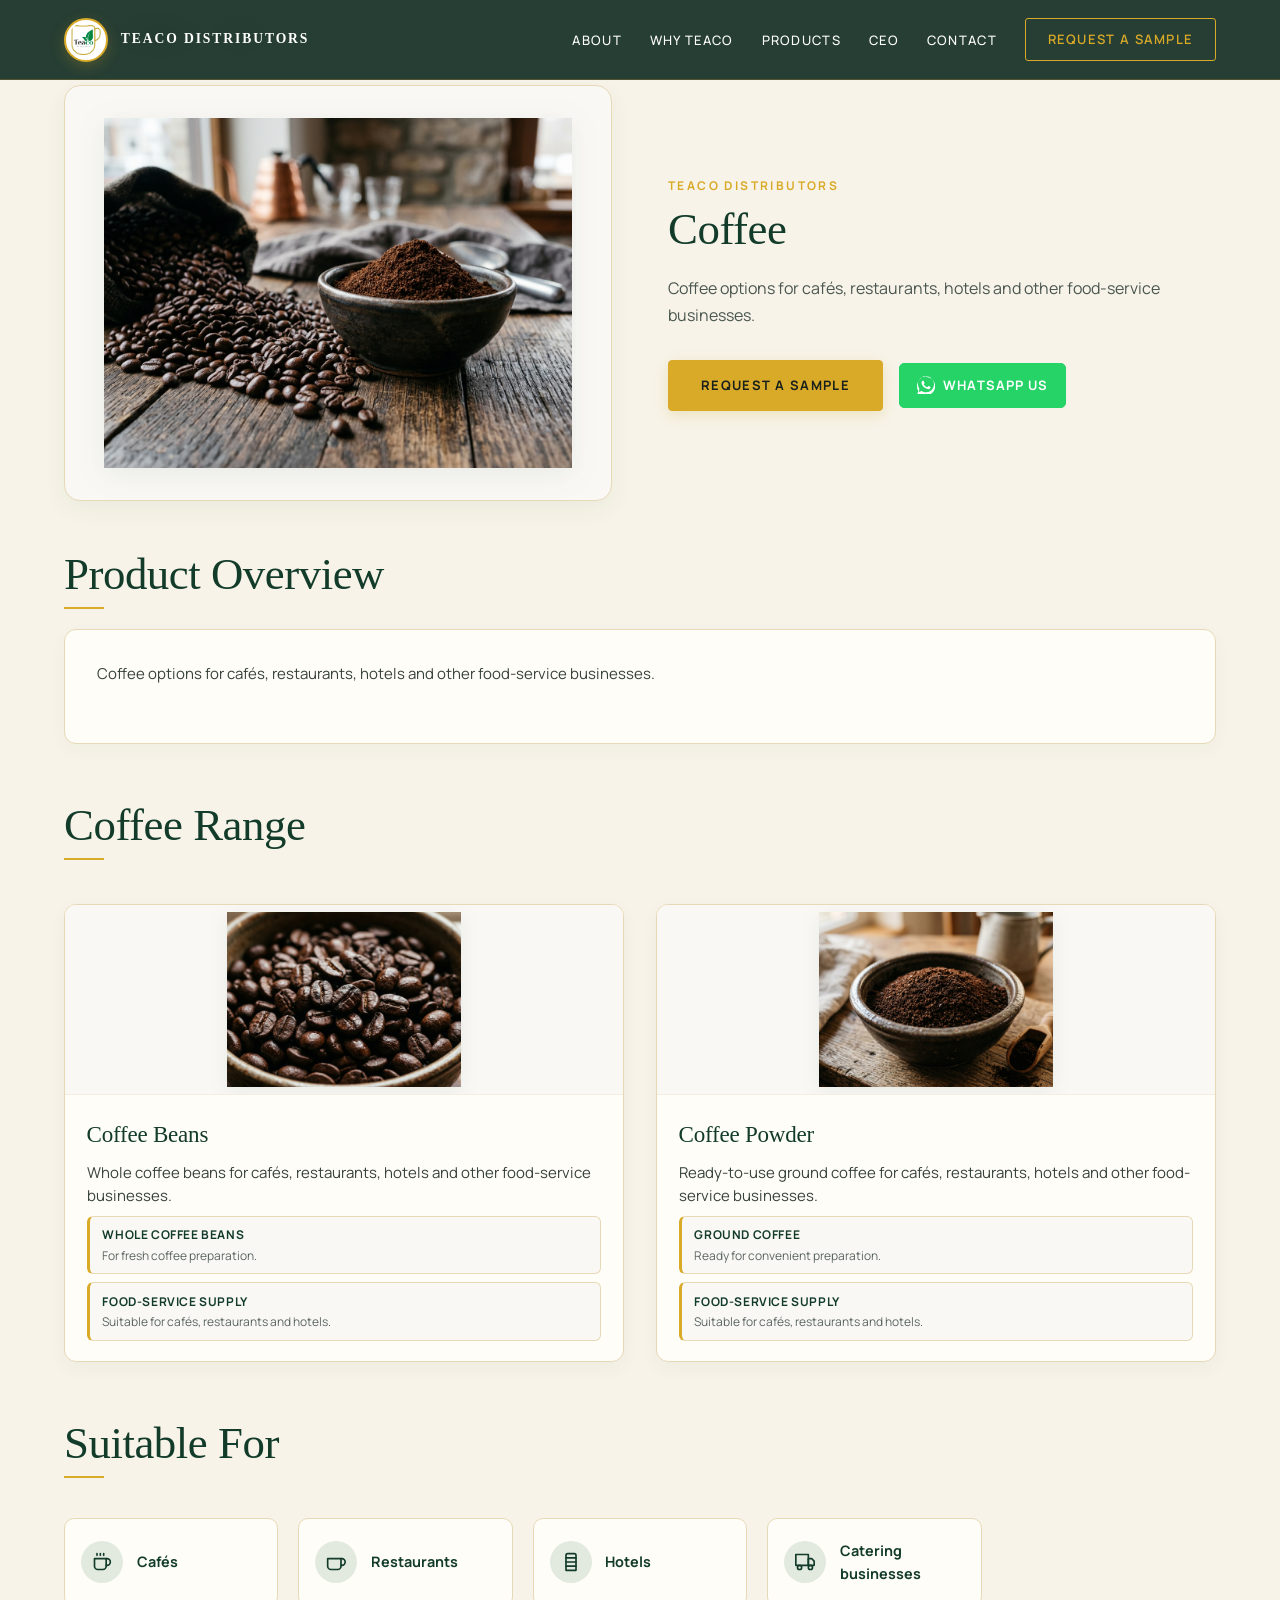
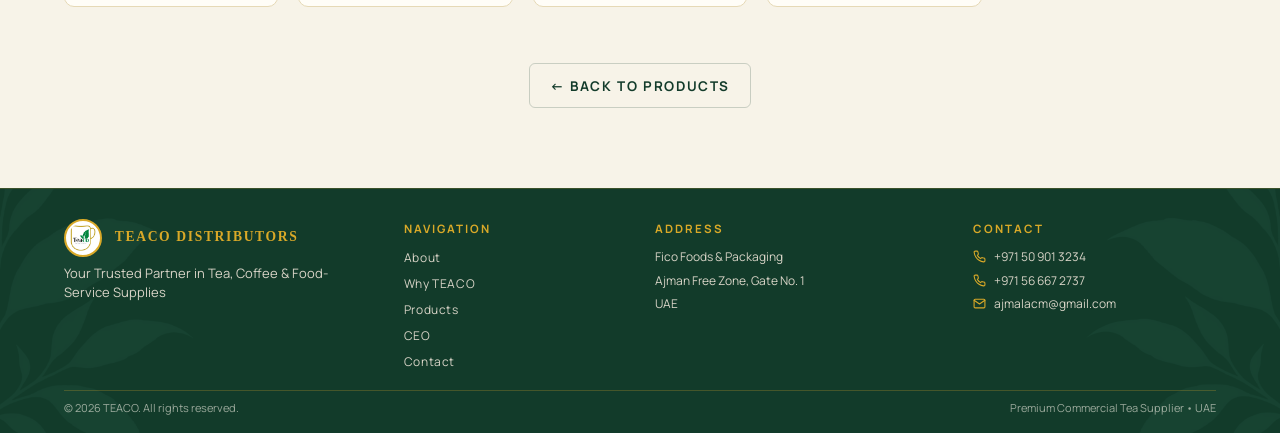
==== products/coffee/index.html @ 65053818 "feat: add product pages, assets, styles, and scripts for website implementation" ====
<!DOCTYPE html>
<html lang="en">

<head>
  <meta charset="UTF-8">
  <meta name="viewport" content="width=device-width, initial-scale=1.0">

  <!-- SEO Primary Meta Tags -->
  <title>Coffee Supplier in UAE | Coffee Beans & Powder | Teaco Distributors</title>
  <meta name="title" content="Coffee Supplier in UAE | Coffee Beans & Powder | Teaco Distributors">
  <meta name="description"
    content="Coffee options including coffee beans and coffee powder for cafés, restaurants, hotels and food-service businesses in the UAE.">
  <meta name="robots" content="index, follow">
  <link rel="canonical" href="https://www.teaco.ae/products/coffee">

  <!-- Favicon -->
  <link rel="icon" type="image/png" href="../../Assets/Logo/teaco - Logo.png">

  <!-- Custom Stylesheet -->
  <link rel="stylesheet" href="../../css/style.css">
</head>

<body>

  <!-- ==========================================
       HEADER & NAVIGATION
       ========================================== -->
  <header class="site-header" id="site-header">
    <div class="container nav-container">
      <a href="../../index.html#home" class="brand-logo" aria-label="TEACO DISTRIBUTORS Home">
        <img src="../../Assets/Logo/teaco - Logo.png" alt="TEACO DISTRIBUTORS Logo">
        <span class="brand-logo-text">TEACO DISTRIBUTORS</span>
      </a>

      <nav aria-label="Main Site Navigation">
        <ul class="nav-links">
          <li><a href="../../index.html#about">About</a></li>
          <li><a href="../../index.html#why-teaco">Why TEACO</a></li>
          <li><a href="../../index.html#products">Products</a></li>
          <li><a href="../../index.html#ceo">CEO</a></li>
          <li><a href="../../index.html#contact">Contact</a></li>
          <li><a href="../../index.html#contact" class="btn btn-nav-cta">Request A Sample</a></li>
        </ul>
      </nav>

      <button class="mobile-nav-toggle" aria-label="Toggle navigation menu" aria-expanded="false">
        <span></span>
        <span></span>
        <span></span>
      </button>
    </div>
  </header>

  <main class="product-detail-view">
    <div class="container">
      <!-- Breadcrumbs -->
      <nav class="breadcrumbs-nav" aria-label="Breadcrumb">
        <a href="../../index.html" class="breadcrumb-link">Home</a>
        <span class="breadcrumb-sep">→</span>
        <a href="../../index.html#products" class="breadcrumb-link">Products</a>
        <span class="breadcrumb-sep">→</span>
        <span class="breadcrumb-current">Coffee</span>
      </nav>

      <!-- Product Hero Section -->
      <section class="product-detail-hero">
        <div class="product-detail-hero-grid">
          <div class="product-detail-hero-media">
            <div class="product-detail-hero-img-box">
              <img src="../../Assets/Products/coffee.jpg" alt="Coffee Beans and Coffee Powder" class="product-detail-hero-img">
            </div>
          </div>
          <div class="product-detail-hero-info">
            <span class="product-detail-label">TEACO DISTRIBUTORS</span>
            <h1 class="product-detail-title">Coffee</h1>
            <p class="product-detail-hero-desc">
              Coffee options for cafés, restaurants, hotels and other food-service businesses.
            </p>
            <div class="product-detail-hero-actions">
              <a href="../../index.html#contact" class="btn btn-gold">Request A Sample</a>
              <a href="https://wa.me/971509013234" target="_blank" rel="noopener noreferrer" class="btn btn-whatsapp">
                <svg width="18" height="18" viewBox="0 0 24 24" fill="currentColor" aria-hidden="true"><path d="M17.472 14.382c-.297-.149-1.758-.867-2.03-.967-.273-.099-.471-.148-.67.15-.197.297-.767.966-.94 1.164-.173.199-.347.223-.644.075-.297-.15-1.255-.463-2.39-1.475-.883-.788-1.48-1.761-1.653-2.059-.173-.297-.018-.458.13-.606.134-.133.298-.347.446-.52.149-.174.198-.298.298-.497.099-.198.05-.371-.025-.52-.075-.149-.669-1.612-.916-2.207-.242-.579-.487-.501-.669-.51l-.57-.01c-.198 0-.52.074-.792.372s-1.04 1.016-1.04 2.479 1.065 2.876 1.213 3.074c.149.198 2.095 3.2 5.076 4.487.709.306 1.263.489 1.694.626.712.226 1.36.194 1.872.118.571-.085 1.758-.719 2.006-1.413.248-.694.248-1.289.173-1.413-.074-.124-.272-.198-.57-.347m-5.421 7.461c-1.928 0-3.816-.516-5.474-1.493l-.393-.231-4.072 1.068 1.087-3.969-.257-.409c-1.074-1.707-1.64-3.684-1.64-5.706 0-5.897 4.798-10.695 10.697-10.695 2.856 0 5.541 1.112 7.558 3.131 2.018 2.018 3.129 4.704 3.129 7.561 0 5.899-4.798 10.696-10.693 10.696m0-23.479C5.47 1.636 0 7.107 0 13.834c0 2.148.56 4.245 1.622 6.09L0 26l6.236-1.635c1.782.97 3.791 1.48 5.811 1.48 6.727 0 12.197-5.47 12.197-12.196 0-3.258-1.269-6.321-3.573-8.625C18.368 2.719 15.305 1.45 12.051 1.45"/></svg>
                <span>WhatsApp Us</span>
              </a>
            </div>
          </div>
        </div>
      </section>

      <!-- Product Overview Section -->
      <section class="product-overview-section">
        <h2 class="pdetail-section-title">Product Overview</h2>
        <div class="product-overview-box">
          <p class="product-overview-text">Coffee options for cafés, restaurants, hotels and other food-service businesses.</p>
        </div>
      </section>

      <!-- Sub-Products Section (Coffee Range) -->
      <section class="sub-products-section">
        <h2 class="pdetail-section-title">Coffee Range</h2>
        <div class="sub-products-grid">
          <!-- Sub-Product 1: COFFEE BEANS -->
          <article class="sub-product-card">
            <div class="sub-product-img-box">
              <img src="../../Assets/Products/coffee-beans.jpg" alt="Coffee Beans" class="sub-product-img">
            </div>
            <div class="sub-product-content">
              <h3 class="sub-product-title">Coffee Beans</h3>
              <p class="sub-product-desc">
                Whole coffee beans for cafés, restaurants, hotels and other food-service businesses.
              </p>

              <div class="sub-product-highlights">
                <div class="sub-highlight-card">
                  <h4 class="sub-highlight-title">Whole Coffee Beans</h4>
                  <p class="sub-highlight-desc">For fresh coffee preparation.</p>
                </div>
                <div class="sub-highlight-card">
                  <h4 class="sub-highlight-title">Food-Service Supply</h4>
                  <p class="sub-highlight-desc">Suitable for cafés, restaurants and hotels.</p>
                </div>
              </div>
            </div>
          </article>

          <!-- Sub-Product 2: COFFEE POWDER -->
          <article class="sub-product-card">
            <div class="sub-product-img-box">
              <img src="../../Assets/Products/coffee-powder.jpg" alt="Coffee Powder" class="sub-product-img">
            </div>
            <div class="sub-product-content">
              <h3 class="sub-product-title">Coffee Powder</h3>
              <p class="sub-product-desc">
                Ready-to-use ground coffee for cafés, restaurants, hotels and other food-service businesses.
              </p>

              <div class="sub-product-highlights">
                <div class="sub-highlight-card">
                  <h4 class="sub-highlight-title">Ground Coffee</h4>
                  <p class="sub-highlight-desc">Ready for convenient preparation.</p>
                </div>
                <div class="sub-highlight-card">
                  <h4 class="sub-highlight-title">Food-Service Supply</h4>
                  <p class="sub-highlight-desc">Suitable for cafés, restaurants and hotels.</p>
                </div>
              </div>
            </div>
          </article>
        </div>
      </section>

      <!-- Suitable For Section -->
      <section class="suitable-for-section">
        <h2 class="pdetail-section-title">Suitable For</h2>
        <div class="suitable-for-grid">
          <div class="suitable-card">
            <div class="suitable-icon-circle">
              <svg width="20" height="20" viewBox="0 0 24 24" fill="none" stroke="currentColor" stroke-width="2" stroke-linecap="round" stroke-linejoin="round"><path d="M17 8h1a4 4 0 0 1 0 8h-1"/><path d="M3 8h14v9a4 4 0 0 1-4 4H7a4 4 0 0 1-4-4V8z"/><line x1="6" y1="2" x2="6" y2="4"/><line x1="10" y1="2" x2="10" y2="4"/><line x1="14" y1="2" x2="14" y2="4"/></svg>
            </div>
            <span class="suitable-title">Cafés</span>
          </div>

          <div class="suitable-card">
            <div class="suitable-icon-circle">
              <svg width="20" height="20" viewBox="0 0 24 24" fill="none" stroke="currentColor" stroke-width="2" stroke-linecap="round" stroke-linejoin="round"><path d="M18 8h1a4 4 0 0 1 0 8h-1"/><path d="M2 8h16v9a4 4 0 0 1-4 4H6a4 4 0 0 1-4-4V8z"/></svg>
            </div>
            <span class="suitable-title">Restaurants</span>
          </div>

          <div class="suitable-card">
            <div class="suitable-icon-circle">
              <svg width="20" height="20" viewBox="0 0 24 24" fill="none" stroke="currentColor" stroke-width="2" stroke-linecap="round" stroke-linejoin="round"><path d="M6 22V4a2 2 0 0 1 2-2h8a2 2 0 0 1 2 2v18Z"/><path d="M6 12h12"/><path d="M6 7h12"/><path d="M6 17h12"/></svg>
            </div>
            <span class="suitable-title">Hotels</span>
          </div>

          <div class="suitable-card">
            <div class="suitable-icon-circle">
              <svg width="20" height="20" viewBox="0 0 24 24" fill="none" stroke="currentColor" stroke-width="2" stroke-linecap="round" stroke-linejoin="round"><rect x="1" y="3" width="15" height="13"/><polygon points="16 8 20 8 23 11 23 16 16 16 16 8"/><circle cx="5.5" cy="18.5" r="2.5"/><circle cx="18.5" cy="18.5" r="2.5"/></svg>
            </div>
            <span class="suitable-title">Catering businesses</span>
          </div>
        </div>
      </section>

      <!-- Back Button -->
      <div class="back-to-products-wrapper">
        <a href="../../index.html#products" class="btn-back-products">← Back To Products</a>
      </div>
    </div>
  </main>

  <!-- ==========================================
       FOOTER
       ========================================== -->
  <footer class="site-footer">
    <img src="../../Assets/images/tea-leaf-bg-left.png" alt="" class="footer-bg-leaf-left" aria-hidden="true" width="380" height="500">
    <img src="../../Assets/images/tea-leaf-bg-left.png" alt="" class="footer-bg-leaf-right" aria-hidden="true" width="380" height="500">

    <div class="container footer-max-container">
      <div class="footer-4col-grid">
        <div class="footer-col footer-col-brand">
          <a href="../../index.html#home" class="footer-logo">
            <img src="../../Assets/Logo/teaco - Logo.png" alt="TEACO DISTRIBUTORS Logo">
            <span class="brand-logo-text">TEACO DISTRIBUTORS</span>
          </a>
          <p class="footer-tagline">Your Trusted Partner in Tea, Coffee &amp; Food-Service Supplies</p>
        </div>

        <div class="footer-col">
          <h4 class="footer-col-title">Navigation</h4>
          <nav aria-label="Footer Navigation" class="footer-nav-links">
            <a href="../../index.html#about">About</a>
            <a href="../../index.html#why-teaco">Why TEACO</a>
            <a href="../../index.html#products">Products</a>
            <a href="../../index.html#ceo">CEO</a>
            <a href="../../index.html#contact">Contact</a>
          </nav>
        </div>

        <div class="footer-col">
          <h4 class="footer-col-title">Address</h4>
          <div class="footer-address-info">
            <p>Fico Foods & Packaging</p>
            <p>Ajman Free Zone, Gate No. 1</p>
            <p>UAE</p>
          </div>
        </div>

        <div class="footer-col">
          <h4 class="footer-col-title">Contact</h4>
          <div class="footer-contact-info">
            <p>
              <svg width="13" height="13" viewBox="0 0 24 24" fill="none" stroke="#D9A928" stroke-width="2" stroke-linecap="round" stroke-linejoin="round" aria-hidden="true"><path d="M22 16.92v3a2 2 0 0 1-2.18 2 19.79 19.79 0 0 1-8.63-3.07 19.5 19.5 0 0 1-6-6 19.79 19.79 0 0 1-3.07-8.67A2 2 0 0 1 4.11 2h3a2 2 0 0 1 2 1.72 12.84 12.84 0 0 0 .7 2.81 2 2 0 0 1-.45 2.11L8.09 9.91a16 16 0 0 0 6 6l1.27-1.27a2 2 0 0 1 2.11-.45 12.84 12.84 0 0 0 2.81.7A2 2 0 0 1 22 16.92z"></path></svg>
              <a href="https://wa.me/971509013234" target="_blank" rel="noopener noreferrer">+971 50 901 3234</a>
            </p>
            <p>
              <svg width="13" height="13" viewBox="0 0 24 24" fill="none" stroke="#D9A928" stroke-width="2" stroke-linecap="round" stroke-linejoin="round" aria-hidden="true"><path d="M22 16.92v3a2 2 0 0 1-2.18 2 19.79 19.79 0 0 1-8.63-3.07 19.5 19.5 0 0 1-6-6 19.79 19.79 0 0 1-3.07-8.67A2 2 0 0 1 4.11 2h3a2 2 0 0 1 2 1.72 12.84 12.84 0 0 0 .7 2.81 2 2 0 0 1-.45 2.11L8.09 9.91a16 16 0 0 0 6 6l1.27-1.27a2 2 0 0 1 2.11-.45 12.84 12.84 0 0 0 2.81.7A2 2 0 0 1 22 16.92z"></path></svg>
              <a href="https://wa.me/971566672737" target="_blank" rel="noopener noreferrer">+971 56 667 2737</a>
            </p>
            <p>
              <svg width="13" height="13" viewBox="0 0 24 24" fill="none" stroke="#D9A928" stroke-width="2" stroke-linecap="round" stroke-linejoin="round" aria-hidden="true"><path d="M4 4h16c1.1 0 2 .9 2 2v12c0 1.1-.9 2-2 2H4c-1.1 0-2-.9-2-2V6c0-1.1.9-2 2-2z"></path><polyline points="22,6 12,13 2,6"></polyline></svg>
              <a href="mailto:ajmalacm@gmail.com">ajmalacm@gmail.com</a>
            </p>
          </div>
        </div>
      </div>

      <div class="footer-divider-line"></div>

      <div class="footer-bottom-row">
        <span class="copyright-left">© 2026 TEACO. All rights reserved.</span>
        <span class="copyright-right">Premium Commercial Tea Supplier • UAE</span>
      </div>
    </div>
  </footer>

  <script src="../../js/products-data.js"></script>
  <script src="../../js/main.js"></script>
</body>

</html>
---- css/style.css ----
/* ==========================================================================
   TEACO Official Single-Page B2B Website Stylesheet
   New Visual Identity: Mustard Yellow + Tea Green + Deep Charcoal + Warm Ivory
   Typography: TT Ramillas (Headings/Editorial Display) + Manrope (Body/UI)
   ========================================================================== */

@import url('https://fonts.googleapis.com/css2?family=Bodoni+Moda:ital,opsz,wght@0,6..96,400..700;1,6..96,400..700&family=Cormorant+Garamond:ital,wght@0,400;0,500;0,600;0,700;1,400;1,600&family=Manrope:wght@400;500;600;700;800&family=Playfair+Display:ital,wght@0,400;0,500;0,600;0,700;1,400;1,600&family=Cinzel:wght@400;500;600;700&family=DM+Sans:ital,wght@0,400;0,500;0,600;0,700;1,400&display=swap');

/* --- TT Ramillas Editorial Display Font Family --- */
@font-face {
  font-family: 'TT Ramillas';
  src: local('TT Ramillas'), local('TTRamillas'), local('TT-Ramillas'), local('TTRamillas-Regular');
  font-weight: 400;
  font-style: normal;
  font-display: swap;
}

@font-face {
  font-family: 'TT Ramillas';
  src: local('TT Ramillas Medium'), local('TTRamillas-Medium'), local('TT-Ramillas-Medium');
  font-weight: 500;
  font-style: normal;
  font-display: swap;
}

/* --- Root Color Palette & Design Tokens --- */
:root {
  /* Brand Core Tokens */
  --brand-mustard: #C9A227;        /* Mustard / Tea Gold (Signature Brand Accent 5-10%) */
  --brand-mustard-hover: #B5901F;  /* Hover state for Mustard Gold */
  --brand-mustard-light: #F2E4A6;  /* Soft Warm Yellow */
  --brand-mustard-subtle: rgba(201, 162, 39, 0.18);
  
  --brand-green: #008F4C;          /* Secondary Tea Green */
  --brand-green-dark: #00703C;     /* Darker Tea Green */
  --brand-green-deep: #082215;     /* Deep Tea Green for CEO Section & Footer (20-25%) */
  --brand-green-light: #E6F4ED;    /* Soft Tea Green Tint */
  --brand-green-subtle: rgba(0, 143, 76, 0.12);

  --text-charcoal: #171717;       /* Main Text: Deep Charcoal */
  --text-muted: #525252;          /* Muted Body Copy */
  --text-light-muted: #A3A3A3;    /* Light Muted Text on Dark Backgrounds */
  --text-inverse: #FAF8F1;        /* Warm Ivory Text on Dark Backgrounds */

  /* Legacy Variable Aliases for seamless component integration */
  --brand-gold: var(--brand-mustard);
  --brand-gold-hover: var(--brand-mustard-hover);
  --brand-gold-light: var(--brand-mustard-light);
  --brand-gold-subtle: var(--brand-mustard-subtle);

  /* Page Background Neutrals (60–70% Dominance) */
  --bg-warm-neutral: #FAF8F1;      /* Warm Ivory Primary Canvas */
  --bg-white: #FFFFFF;             /* Crisp Card Backgrounds */
  --bg-dark-editorial: #171717;    /* Deep Charcoal Overlay Canvas */
  --bg-dark-green: #082215;        /* Deep Tea Green for CEO Section & Footer */
  --bg-subtle-ivory: #F5F2E6;      /* Subtle Neutral Warm Contrast */
  
  --text-main: var(--text-charcoal);

  /* Editorial Borders & Lines */
  --border-thin: rgba(23, 23, 23, 0.1);
  --border-thin-gold: rgba(201, 162, 39, 0.3);
  --border-thin-green: rgba(0, 143, 76, 0.25);
  --border-thin-dark: rgba(250, 248, 241, 0.14);
  
  /* Typography System: TT Ramillas (Primary Display) + Manrope (UI/Body) */
  --font-ramillas: 'TT Ramillas', 'TTRamillas', Georgia, serif;
  --font-serif: var(--font-ramillas);
  --font-editorial: var(--font-ramillas);

  --font-manrope: 'Manrope', -apple-system, BlinkMacSystemFont, 'Segoe UI', Roboto, sans-serif;
  --font-sans: var(--font-manrope);
  --font-sans-modern: var(--font-manrope);

  /* Redesigned About Section Tokens */
  --about-deep-forest: #123B2A;
  --about-warm-ivory: #F7F3E8;
  --about-teaco-gold: #D9A928;
  --about-soft-sage: #DCE5D8;
  --about-charcoal: #18201C;
  --about-white: #FFFFFF;
  
  /* Layout Constraints */
  --max-width-site: 1280px;
  --max-width-narrow: 920px;
  --header-height-desktop: 80px;
  --header-height-scrolled: 68px;
  
  --shadow-editorial: 0 16px 40px rgba(23, 23, 23, 0.05);
  --shadow-product: 0 20px 48px rgba(23, 23, 23, 0.07);
  --transition-smooth: all 0.35s cubic-bezier(0.16, 1, 0.3, 1);
  --transition-fast: all 0.2s ease-out;
}

/* --- Base & Reset --- */
*, *::before, *::after {
  box-sizing: border-box;
  margin: 0;
  padding: 0;
}

html {
  scroll-behavior: smooth;
  font-size: 16px;
  -webkit-font-smoothing: antialiased;
  -moz-osx-font-smoothing: grayscale;
}

body {
  font-family: var(--font-sans);
  background-color: var(--bg-warm-neutral);
  color: var(--text-main);
  font-size: clamp(0.9375rem, 1vw, 1.0625rem); /* ~15px to ~17px */
  line-height: 1.65;
  overflow-x: hidden;
}

/* Reduced Motion Support */
@media (prefers-reduced-motion: reduce) {
  html {
    scroll-behavior: auto;
  }
  *, *::before, *::after {
    animation-duration: 0.01ms !important;
    animation-iteration-count: 1 !important;
    transition-duration: 0.01ms !important;
  }
}

img, video {
  max-width: 100%;
  height: auto;
  display: block;
}

a {
  color: inherit;
  text-decoration: none;
  transition: var(--transition-fast);
}

a:focus-visible, button:focus-visible, input:focus-visible, select:focus-visible, textarea:focus-visible {
  outline: 2px solid var(--brand-mustard);
  outline-offset: 3px;
}

ul {
  list-style: none;
}

/* --- Typography Hierarchy (TT Ramillas + Manrope) --- */
h1, h2, h3, h4, .font-serif {
  font-family: var(--font-ramillas);
  font-weight: 500;
  letter-spacing: -0.01em;
  color: var(--text-main);
  font-variant-numeric: lining-nums tabular-nums;
  -webkit-font-feature-settings: "lnum" 1, "tnum" 1;
  font-feature-settings: "lnum" 1, "tnum" 1;
}

.heading-h1 {
  font-family: var(--font-ramillas);
  font-size: clamp(1.75rem, 4.5vw, 4.25rem);
  line-height: 1.12;
  font-weight: 400;
}

.heading-h2 {
  font-family: var(--font-ramillas);
  font-size: clamp(1.875rem, 3.5vw, 3rem);
  line-height: 1.15;
  font-weight: 400;
}

.heading-h3 {
  font-family: var(--font-ramillas);
  font-size: clamp(1.375rem, 2vw, 2rem);
  line-height: 1.2;
  font-weight: 500;
}

.eyebrow {
  font-family: var(--font-sans);
  font-size: clamp(0.75rem, 0.9vw, 0.875rem);
  text-transform: uppercase;
  letter-spacing: 0.22em;
  font-weight: 700;
  color: var(--brand-mustard);
  display: inline-block;
  margin-bottom: 0.75rem;
}

.body-lead {
  font-family: var(--font-sans);
  font-size: clamp(1rem, 1.2vw, 1.125rem);
  color: var(--text-muted);
  font-weight: 400;
  line-height: 1.65;
}

/* --- Layout Wrappers --- */
.container {
  width: 90%;
  max-width: var(--max-width-site);
  margin: 0 auto;
}

.section-padding {
  padding: 7rem 0;
}

.thin-divider {
  height: 1px;
  width: 100%;
  background-color: var(--border-thin);
}

/* --- Buttons & CTAs --- */
.btn {
  display: inline-flex;
  align-items: center;
  justify-content: center;
  gap: 0.65rem;
  padding: 0.95rem 2.25rem;
  font-family: var(--font-sans);
  font-size: 0.8125rem;
  font-weight: 700;
  letter-spacing: 0.1em;
  text-transform: uppercase;
  border-radius: 3px;
  cursor: pointer;
  transition: var(--transition-smooth);
  border: 1px solid transparent;
  white-space: nowrap;
}

/* Primary Request a Quote Button: Deep Tea Green */
.btn-primary {
  background-color: var(--brand-green);
  color: #FFFFFF;
  border-color: var(--brand-green);
  box-shadow: 0 4px 14px rgba(0, 143, 76, 0.2);
}

.btn-primary:hover {
  background-color: var(--brand-green-dark);
  border-color: var(--brand-green-dark);
  color: #FFFFFF;
  transform: translateY(-2px);
  box-shadow: 0 8px 24px rgba(0, 143, 76, 0.32);
}

/* Secondary / Accent Button: Mustard Gold */
.btn-gold {
  background-color: var(--brand-mustard);
  color: var(--text-charcoal);
  border-color: var(--brand-mustard);
  box-shadow: 0 4px 14px rgba(201, 162, 39, 0.22);
}

.btn-gold:hover {
  background-color: var(--brand-mustard-hover);
  border-color: var(--brand-mustard-hover);
  color: var(--text-charcoal);
  transform: translateY(-2px);
  box-shadow: 0 8px 24px rgba(201, 162, 39, 0.35);
}

.btn-outline-white {
  background-color: transparent;
  color: var(--text-inverse);
  border-color: rgba(250, 248, 241, 0.45);
}

.btn-outline-white:hover {
  background-color: var(--text-inverse);
  color: var(--text-charcoal);
  border-color: var(--text-inverse);
  transform: translateY(-2px);
}

.btn-outline-dark {
  background-color: transparent;
  color: var(--text-main);
  border-color: var(--text-main);
}

.btn-outline-dark:hover {
  background-color: var(--text-main);
  color: var(--bg-warm-neutral);
  transform: translateY(-2px);
}

/* --- Header & Navigation (Deep Forest Green Identity) --- */
.site-header {
  position: fixed;
  top: 0;
  left: 0;
  width: 100%;
  height: var(--header-height-desktop);
  z-index: 1000;
  transition: var(--transition-smooth);
  background-color: rgba(10, 37, 27, 0.88);
  backdrop-filter: blur(14px);
  -webkit-backdrop-filter: blur(14px);
  border-bottom: 1px solid rgba(217, 169, 40, 0.22);
}

.site-header.scrolled {
  background-color: rgba(10, 37, 27, 0.96);
  backdrop-filter: blur(16px);
  -webkit-backdrop-filter: blur(16px);
  height: var(--header-height-scrolled);
  border-bottom: 1px solid rgba(217, 169, 40, 0.32);
  box-shadow: 0 8px 30px rgba(0, 0, 0, 0.3);
}

.nav-container {
  height: 100%;
  display: flex;
  align-items: center;
  justify-content: space-between;
  gap: 2.5rem;
}

.brand-logo {
  display: inline-flex;
  align-items: center;
  gap: 0.65rem;
  text-decoration: none;
  transition: var(--transition-smooth);
  flex-shrink: 0;
}

.brand-logo img {
  width: 44px;
  height: 44px;
  border-radius: 50%;
  object-fit: contain;
  background-color: #FFFFFF;
  border: 2px solid var(--about-teaco-gold);
  box-shadow: 0 4px 14px rgba(217, 169, 40, 0.25);
  padding: 2px;
  transition: var(--transition-smooth);
  flex-shrink: 0;
}

.brand-logo:hover img {
  transform: scale(1.06);
  border-color: #E2B63B;
  box-shadow: 0 6px 18px rgba(217, 169, 40, 0.35);
}

.brand-logo-text {
  font-family: var(--font-ramillas);
  font-size: clamp(0.85rem, 1vw, 1.05rem);
  font-weight: 600;
  letter-spacing: 0.14em;
  text-transform: uppercase;
  color: #FFFFFF;
  margin-left: 0.15rem;
  transition: var(--transition-smooth);
  white-space: nowrap;
}

.site-header.scrolled .brand-logo img {
  width: 38px;
  height: 38px;
  padding: 2px;
}

.site-header.scrolled .brand-logo-text {
  color: #FFFFFF;
}

.nav-links {
  display: flex;
  align-items: center;
  gap: 1.75rem;
}

.nav-links a {
  font-family: var(--font-manrope);
  font-size: clamp(0.8125rem, 0.95vw, 0.9375rem);
  font-weight: 500;
  letter-spacing: 0.1em;
  text-transform: uppercase;
  color: #FFFFFF;
  position: relative;
  padding: 0.35rem 0;
  transition: var(--transition-fast);
}

.site-header.scrolled .nav-links a {
  color: #FFFFFF;
}

.nav-links a:hover {
  color: var(--about-teaco-gold);
}

.nav-links a::after {
  content: '';
  position: absolute;
  bottom: 0;
  left: 0;
  width: 0;
  height: 2px;
  background-color: var(--about-teaco-gold);
  transition: var(--transition-smooth);
}

.nav-links a:hover::after {
  width: 100%;
}

.btn-nav-cta {
  font-family: var(--font-manrope) !important;
  padding: 0.6rem 1.35rem !important;
  font-size: clamp(0.8125rem, 0.9vw, 0.875rem) !important;
  background-color: transparent !important;
  color: var(--about-teaco-gold) !important;
  border: 1px solid var(--about-teaco-gold) !important;
  border-radius: 3px !important;
  font-weight: 600 !important;
  letter-spacing: 0.1em !important;
  box-shadow: none !important;
  text-transform: uppercase;
  transition: var(--transition-smooth) !important;
}

.btn-nav-cta:hover {
  background-color: var(--about-teaco-gold) !important;
  color: #18201C !important;
  border-color: var(--about-teaco-gold) !important;
  transform: translateY(-1px);
}

.mobile-nav-toggle {
  display: none;
  background: none;
  border: none;
  cursor: pointer;
  width: 36px;
  height: 36px;
  z-index: 1001;
  padding: 4px;
}

.mobile-nav-toggle span {
  display: block;
  width: 100%;
  height: 2px;
  background-color: #FFFFFF;
  margin: 6px 0;
  transition: var(--transition-fast);
}

.site-header.scrolled .mobile-nav-toggle span {
  background-color: #FFFFFF;
}

/* --- Section: Hero --- */
.hero-section {
  position: relative;
  min-height: 580px;
  height: clamp(580px, 75vh, 680px);
  max-height: 720px;
  width: 100%;
  display: flex;
  align-items: center;
  justify-content: center;
  overflow: hidden;
  padding-top: calc(var(--header-height-desktop) + 1.25rem);
  padding-bottom: 3.5rem;
  background-color: #0A251B;
}

.hero-bg-container {
  position: absolute;
  top: 0;
  left: 0;
  width: 100%;
  height: 100%;
  z-index: 1;
}

.hero-bg-image {
  position: absolute;
  top: 0;
  left: 0;
  width: 100%;
  height: 100%;
  object-fit: cover;
  object-position: center;
  z-index: 1;
}

/* Dark Forest Green Overlay */
.hero-overlay {
  position: absolute;
  top: 0;
  left: 0;
  width: 100%;
  height: 100%;
  background: linear-gradient(
    180deg,
    rgba(6, 26, 18, 0.82) 0%,
    rgba(10, 37, 27, 0.65) 50%,
    rgba(6, 26, 18, 0.88) 100%
  );
  z-index: 3;
}

.hero-content {
  position: relative;
  z-index: 4;
  color: var(--about-warm-ivory);
  text-align: center;
  max-width: 900px;
  padding: 1.75rem 1.5rem;
}

.hero-leaf-ornament {
  display: flex;
  align-items: center;
  justify-content: center;
  gap: 0.85rem;
  margin-bottom: 1.1rem;
}

.hero-leaf-ornament .ornament-line {
  width: 48px;
  height: 1.5px;
  background-color: var(--about-teaco-gold);
  opacity: 0.85;
}

.hero-tagline {
  display: block;
  font-family: var(--font-sans);
  font-size: clamp(0.75rem, 1.1vw, 0.84rem);
  text-transform: uppercase;
  letter-spacing: 0.2em;
  font-weight: 700;
  color: var(--about-teaco-gold);
  margin-bottom: 1.1rem;
}

.hero-editorial-title {
  font-family: var(--font-ramillas);
  font-size: clamp(1.75rem, 4.5vw, 4.25rem);
  line-height: 1.12;
  font-weight: 400;
  letter-spacing: -0.01em;
  margin-bottom: 1.1rem;
}

.hero-editorial-title .text-white {
  color: #FFFFFF;
  font-weight: 400;
  font-family: var(--font-ramillas);
}

.hero-editorial-title .text-gold {
  color: var(--about-teaco-gold);
  font-weight: 400;
  font-family: var(--font-ramillas);
}

/* Horizontal Title Divider with Center Diamond */
.hero-title-divider {
  display: flex;
  align-items: center;
  justify-content: center;
  gap: 0.85rem;
  width: 100%;
  max-width: 440px;
  margin: 1.1rem auto 1.35rem auto;
}

.hero-title-divider .divider-line {
  flex: 1;
  height: 1px;
  background-color: var(--about-teaco-gold);
  opacity: 0.65;
}

.hero-title-divider .divider-diamond {
  color: var(--about-teaco-gold);
  font-size: 0.75rem;
  line-height: 1;
  opacity: 0.85;
}

.hero-subtitle {
  font-family: var(--font-manrope);
  font-size: clamp(1rem, 1.2vw, 1.125rem);
  color: rgba(255, 255, 255, 0.94);
  font-weight: 400;
  line-height: 1.6;
  margin-bottom: 2.1rem;
  max-width: 780px;
  margin-left: auto;
  margin-right: auto;
}

.hero-btn-group {
  display: flex;
  align-items: center;
  justify-content: center;
  gap: 1.1rem;
  flex-wrap: wrap;
}

.btn-gold {
  font-family: var(--font-manrope);
  background-color: var(--about-teaco-gold);
  color: #18201C;
  font-size: clamp(0.8125rem, 0.9vw, 0.875rem);
  font-weight: 700;
  letter-spacing: 0.1em;
  text-transform: uppercase;
  border-radius: 4px;
  padding: 0.85rem 2rem;
  border: 1px solid var(--about-teaco-gold);
}

.btn-gold:hover {
  background-color: #C2941E;
  border-color: #C2941E;
  color: #18201C;
  transform: translateY(-2px);
  box-shadow: 0 8px 24px rgba(217, 169, 40, 0.3);
}

.btn-outline-gold {
  font-family: var(--font-manrope);
  background-color: transparent;
  color: #FFFFFF;
  border: 1px solid var(--about-teaco-gold);
  border-radius: 4px;
  padding: 0.85rem 2rem;
  font-size: clamp(0.8125rem, 0.9vw, 0.875rem);
  font-weight: 600;
  letter-spacing: 0.1em;
  text-transform: uppercase;
  transition: var(--transition-smooth);
}

.btn-outline-gold:hover {
  background-color: rgba(217, 169, 40, 0.15);
  color: #FFFFFF;
  border-color: var(--about-teaco-gold);
  transform: translateY(-2px);
}

.btn-whatsapp {
  background-color: #25D366;
  color: #FFFFFF !important;
  border: 1px solid #25D366;
  border-radius: 5px;
  padding: 0.65rem 1.1rem;
  display: inline-flex;
  align-items: center;
  justify-content: center;
  gap: 0.5rem;
  font-family: var(--font-sans-modern);
  font-size: 0.8125rem;
  font-weight: 700;
  letter-spacing: 0.08em;
  text-transform: uppercase;
  text-decoration: none;
  opacity: 1 !important;
  filter: none !important;
  transition: var(--transition-smooth);
}

.btn-whatsapp svg {
  display: inline-block;
  vertical-align: middle;
  flex-shrink: 0;
  opacity: 1 !important;
  filter: none !important;
}

.btn-whatsapp:hover {
  background-color: #20BA5A;
  border-color: #20BA5A;
  color: #FFFFFF !important;
  opacity: 1 !important;
  transform: translateY(-2px);
  box-shadow: 0 6px 20px rgba(37, 211, 102, 0.35);
}

/* --- Section: About Teaco --- */
.about-section {
  background-color: #F5F2E9;
  position: relative;
  padding: 4.5rem 0 4rem 0;
  overflow: hidden;
  border-top: 1px solid rgba(18, 59, 42, 0.06);
  border-bottom: 1px solid rgba(18, 59, 42, 0.06);
}

/* --- Background Tea Leaves Watermarks (User Reference Images) --- */
.about-bg-leaf-left {
  position: absolute;
  left: -50px;
  bottom: -50px;
  pointer-events: none;
  z-index: 1;
  width: 380px;
  max-width: 42vw;
  height: auto;
  mix-blend-mode: multiply;
  opacity: 0.35;
  filter: contrast(1.05);
}

.about-panel-bg-leaf {
  position: absolute;
  right: -50px;
  bottom: -40px;
  pointer-events: none;
  z-index: 1;
  width: 440px;
  max-width: 50vw;
  height: auto;
  mix-blend-mode: multiply;
  opacity: 0.65;
  filter: contrast(1.1);
}

.about-grid {
  display: grid;
  grid-template-columns: 1fr 1.05fr;
  gap: 4rem;
  align-items: center;
  position: relative;
  z-index: 2;
}

/* Left Side: Warm Ivory Canvas & Editorial Typography */
.about-content-left {
  max-width: 520px;
  position: relative;
  z-index: 3;
}

.about-eyebrow-container {
  display: flex;
  align-items: center;
  gap: 0.6rem;
  margin-bottom: 0.85rem;
}

.about-eyebrow-line {
  width: 32px;
  height: 1.5px;
  background-color: var(--about-teaco-gold);
}

.about-content-left .eyebrow {
  font-family: var(--font-sans-modern);
  color: var(--about-teaco-gold);
  font-size: 0.8125rem;
  letter-spacing: 0.18em;
  font-weight: 700;
  text-transform: uppercase;
  margin-bottom: 0;
}

.about-heading-left {
  font-family: var(--font-ramillas);
  font-size: clamp(1.875rem, 3.5vw, 3rem);
  line-height: 1.15;
  font-weight: 500;
  color: #0A2619;
  margin-bottom: 1.25rem;
  letter-spacing: -0.015em;
}

/* Horizontal Line with Center Leaf Badge */
.about-leaf-divider {
  display: flex;
  align-items: center;
  gap: 0.75rem;
  margin: 1.25rem 0 1.5rem 0;
  max-width: 420px;
}

.about-leaf-divider .leaf-line {
  flex: 1;
  height: 1.5px;
  background-color: var(--about-teaco-gold);
  opacity: 0.85;
}

.about-leaf-divider .leaf-icon {
  flex-shrink: 0;
}

.about-body-text {
  font-family: var(--font-manrope);
  font-size: clamp(0.9375rem, 1vw, 1.0625rem);
  color: #33423A;
  font-weight: 400;
  line-height: 1.65;
  max-width: 460px;
}

/* Right Side: Deep Forest Green Feature Card */
.about-visual-right {
  position: relative;
  background-color: #0B281B;
  border: 1.5px solid var(--about-teaco-gold);
  box-shadow: 0 20px 48px rgba(10, 38, 25, 0.22);
  border-radius: 12px;
  overflow: hidden;
  z-index: 3;
}

.about-card-body {
  padding: 2.75rem 2.5rem;
  position: relative;
  z-index: 2;
}

.about-card-header-row {
  display: flex;
  align-items: center;
  gap: 0.75rem;
  margin-bottom: 1rem;
}

.about-visual-right .eyebrow {
  color: var(--about-teaco-gold);
  font-family: var(--font-manrope);
  font-size: clamp(0.75rem, 0.9vw, 0.875rem);
  letter-spacing: 0.18em;
  font-weight: 700;
  text-transform: uppercase;
  margin-bottom: 0;
  white-space: nowrap;
}

.about-card-header-line {
  flex: 1;
  height: 1px;
  background-color: rgba(217, 169, 40, 0.4);
}

.about-card-header-leaf {
  flex-shrink: 0;
}

.about-heading-right {
  font-family: var(--font-ramillas);
  font-size: clamp(1.375rem, 2vw, 2rem);
  line-height: 1.2;
  font-weight: 500;
  color: #FFFFFF;
  margin-bottom: 1rem;
  letter-spacing: -0.01em;
}

.about-paragraph-right {
  font-family: var(--font-sans-modern);
  color: #D5E0D7;
  font-size: 0.9375rem;
  line-height: 1.65;
  margin-bottom: 2rem;
  font-weight: 400;
}

/* Points List with Circular Icons and Lines */
.about-points-list {
  display: flex;
  flex-direction: column;
}

.about-point-item {
  display: flex;
  align-items: flex-start;
  gap: 1.15rem;
}

.point-icon-circle {
  width: 44px;
  height: 44px;
  border-radius: 50%;
  border: 1.5px solid var(--about-teaco-gold);
  background-color: rgba(217, 169, 40, 0.08);
  display: flex;
  align-items: center;
  justify-content: center;
  flex-shrink: 0;
  margin-top: 0.15rem;
  transition: var(--transition-fast);
}

.about-point-item:hover .point-icon-circle {
  background-color: rgba(217, 169, 40, 0.22);
  transform: scale(1.05);
}

.point-content {
  flex: 1;
}

.point-title {
  font-family: var(--font-sans-modern);
  font-size: 1.05rem;
  font-weight: 700;
  color: #FFFFFF;
  line-height: 1.3;
  margin-bottom: 0.25rem;
}

.point-desc {
  font-family: var(--font-sans-modern);
  font-size: 0.875rem;
  font-weight: 400;
  color: #D5E0D7;
  line-height: 1.5;
}

.point-divider {
  height: 1px;
  background-color: rgba(217, 169, 40, 0.25);
  margin: 1.1rem 0 1.1rem 60px;
}

/* --- Section: Why Teaco (Redesigned 5-Feature Strip) --- */
.why-section {
  background-color: #F7F3E8;
  position: relative;
  padding: 4rem 0 3.75rem 0; /* Compact vertical height as requested */
  overflow: hidden;
  border-top: 1px solid rgba(18, 59, 42, 0.06);
  border-bottom: 1px solid rgba(18, 59, 42, 0.06);
}

.why-bg-leaf-left {
  position: absolute;
  left: -60px;
  top: 50%;
  transform: translateY(-50%);
  width: 450px;
  max-width: 35vw;
  height: auto;
  pointer-events: none;
  z-index: 1;
  mix-blend-mode: multiply;
  opacity: 0.28;
}

.why-bg-leaf-right {
  position: absolute;
  right: -60px;
  top: 50%;
  transform: translateY(-50%) scaleX(-1);
  width: 450px;
  max-width: 35vw;
  height: auto;
  pointer-events: none;
  z-index: 1;
  mix-blend-mode: multiply;
  opacity: 0.28;
}

.relative-container {
  position: relative;
  z-index: 2;
}

.why-header {
  text-align: center;
  margin-bottom: 3.25rem;
}

.why-leaf-ornament {
  display: flex;
  align-items: center;
  justify-content: center;
  gap: 0.85rem;
  margin-bottom: 0.75rem;
}

.why-leaf-ornament .ornament-line {
  width: 50px;
  height: 1.5px;
  background-color: var(--about-teaco-gold);
  opacity: 0.8;
}

.why-main-title {
  font-family: var(--font-ramillas);
  font-size: clamp(1.875rem, 3.5vw, 3rem);
  line-height: 1.15;
  font-weight: 400;
  letter-spacing: -0.01em;
  margin-bottom: 0.85rem;
}

.why-main-title .text-forest {
  color: #123B2A;
}

.why-main-title .text-gold {
  color: var(--about-teaco-gold);
}

.why-title-underline {
  width: 48px;
  height: 2px;
  background-color: var(--about-teaco-gold);
  margin: 0 auto;
}

/* 5-Feature Grid in One Horizontal Row */
.why-features-grid {
  display: flex;
  align-items: stretch;
  justify-content: space-between;
  gap: 0;
}

.why-feature-col {
  flex: 1;
  text-align: center;
  padding: 0 1.25rem;
  display: flex;
  flex-direction: column;
  align-items: center;
}

.why-icon-badge {
  width: 68px;
  height: 68px;
  border-radius: 50%;
  background-color: #E2EADF;
  display: flex;
  align-items: center;
  justify-content: center;
  margin-bottom: 0.85rem;
  transition: var(--transition-smooth);
}

.why-feature-col:hover .why-icon-badge {
  transform: translateY(-3px);
  background-color: #DAE4D6;
  box-shadow: 0 6px 16px rgba(18, 59, 42, 0.1);
}

.why-feature-accent-line {
  width: 28px;
  height: 2px;
  background-color: var(--about-teaco-gold);
  margin-bottom: 1rem;
  display: block;
}

.why-feature-title {
  font-family: var(--font-manrope);
  font-size: clamp(0.8125rem, 0.9vw, 0.875rem);
  font-weight: 700;
  letter-spacing: 0.12em;
  text-transform: uppercase;
  color: #123B2A;
  line-height: 1.35;
  margin-bottom: 0.65rem;
}

.why-feature-desc {
  font-family: var(--font-manrope);
  font-size: clamp(0.8125rem, 0.88vw, 0.85rem);
  color: #4A5650;
  line-height: 1.55;
  font-weight: 400;
  margin: 0;
  max-width: 210px;
}

.why-col-divider {
  width: 1px;
  background-color: rgba(18, 59, 42, 0.12);
  align-self: stretch;
  margin: 0.5rem 0;
}

/* --- Section: Our Products (Matching Warm Ivory & Botanical Leaf Background of Contact Section) --- */
.products-section {
  position: relative;
  background-color: #F7F3E8;
  padding: 3.5rem 0 4rem 0; /* Compact top & bottom padding */
  overflow: hidden;
}

.products-bg-leaf-left {
  position: absolute;
  left: -60px;
  top: 50%;
  transform: translateY(-50%);
  width: 450px;
  max-width: 35vw;
  height: auto;
  pointer-events: none;
  z-index: 1;
  mix-blend-mode: multiply;
  opacity: 0.28;
}

.products-bg-leaf-right {
  position: absolute;
  right: -60px;
  top: 50%;
  transform: translateY(-50%) scaleX(-1);
  width: 450px;
  max-width: 35vw;
  height: auto;
  pointer-events: none;
  z-index: 1;
  mix-blend-mode: multiply;
  opacity: 0.28;
}

.products-max-container {
  max-width: 1120px;
  position: relative;
  z-index: 2;
}

.products-header {
  text-align: center;
  margin-bottom: 1.75rem;
}

.products-eyebrow {
  font-family: var(--font-manrope);
  font-size: clamp(0.75rem, 0.9vw, 0.875rem);
  font-weight: 600;
  letter-spacing: 0.22em;
  text-transform: uppercase;
  color: var(--about-teaco-gold);
  display: block;
  margin-bottom: 0.4rem;
}

.products-main-title {
  font-family: var(--font-ramillas);
  font-size: clamp(1.875rem, 3.5vw, 3rem);
  line-height: 1.15;
  font-weight: 400;
  letter-spacing: -0.01em;
  margin-bottom: 0.65rem;
}

.products-main-title .text-forest {
  color: #123B2A;
}

.products-main-title .text-gold {
  color: var(--about-teaco-gold);
}

.products-title-divider {
  width: 60px;
  height: 2px;
  background-color: var(--about-teaco-gold);
  margin: 0 auto;
}

.products-lead-text {
  font-family: var(--font-manrope);
  font-size: clamp(1rem, 1.2vw, 1.125rem);
  color: #4A5650;
  max-width: 680px;
  margin: 1rem auto 0 auto;
  line-height: 1.6;
}

/* 6-Card Desktop 3-Column Grid (2 Rows of 3 Cards) */
.product-cards-grid {
  display: grid;
  grid-template-columns: repeat(3, 1fr);
  gap: 1.75rem;
  margin-top: 2.5rem;
}

/* Product Category Card */
.product-cat-card {
  background-color: #FFFDF7;
  border: 1px solid #E6D9B6;
  border-radius: 12px;
  overflow: hidden;
  display: flex;
  flex-direction: column;
  height: 100%;
  box-shadow: 0 6px 20px rgba(18, 59, 42, 0.04);
  transition: var(--transition-smooth);
  position: relative;
}

.product-cat-card:hover {
  transform: translateY(-5px);
  box-shadow: 0 16px 36px rgba(18, 59, 42, 0.1);
  border-color: #D9A928;
}

/* Visual Container Area - Clean Premium B2B Catalogue Treatment */
.product-cat-image-wrapper {
  position: relative;
  width: 100%;
  height: 180px;
  background-color: #FAF8F5;
  display: flex;
  align-items: center;
  justify-content: center;
  padding: 0.4rem 0.75rem;
  overflow: hidden;
  border-bottom: 1px solid rgba(230, 217, 182, 0.35);
}

.product-cat-img {
  max-height: 168px;
  max-width: 92%;
  width: auto;
  height: auto;
  object-fit: contain;
  transition: var(--transition-smooth);
  filter: drop-shadow(0 4px 10px rgba(18, 59, 42, 0.08));
}

.product-cat-card:hover .product-cat-img {
  transform: scale(1.04);
  filter: drop-shadow(0 8px 16px rgba(18, 59, 42, 0.12));
}

/* Card Content Area */
.product-cat-content {
  padding: 1.5rem;
  display: flex;
  flex-direction: column;
  flex-grow: 1;
}

.product-cat-sub {
  font-family: var(--font-manrope);
  font-size: clamp(0.72rem, 0.8vw, 0.78125rem);
  font-weight: 700;
  letter-spacing: 0.18em;
  text-transform: uppercase;
  color: var(--about-teaco-gold);
  margin-bottom: 0.35rem;
  display: block;
}

.product-cat-title {
  font-family: var(--font-ramillas);
  font-size: clamp(1.375rem, 1.8vw, 1.625rem);
  font-weight: 500;
  color: #123B2A;
  line-height: 1.18;
  margin-bottom: 0.75rem;
  letter-spacing: -0.01em;
}

.product-cat-desc {
  font-family: var(--font-manrope);
  font-size: clamp(0.9375rem, 1vw, 1.0625rem);
  color: #4A5650;
  line-height: 1.55;
  margin-bottom: 1.5rem;
  flex-grow: 1;
}

/* Card CTA Button */
.btn-product-card-cta {
  background-color: #123B2A;
  color: #FFFFFF;
  font-family: var(--font-manrope);
  font-size: clamp(0.8125rem, 0.9vw, 0.875rem);
  font-weight: 700;
  letter-spacing: 0.1em;
  text-transform: uppercase;
  padding: 0.8rem 1.25rem;
  border-radius: 6px;
  text-align: center;
  display: inline-flex;
  align-items: center;
  justify-content: center;
  gap: 0.5rem;
  transition: var(--transition-smooth);
  border: 1px solid #123B2A;
  margin-top: auto;
  text-decoration: none;
}

.product-cat-card:hover .btn-product-card-cta {
  background-color: var(--about-teaco-gold);
  border-color: var(--about-teaco-gold);
  color: #18201C;
  box-shadow: 0 4px 14px rgba(217, 169, 40, 0.35);
}

/* ==========================================
   PRODUCT DETAIL PAGE SYSTEM STYLES
   ========================================== */

.product-detail-view {
  background-color: #F7F3E8;
  position: relative;
  padding-bottom: 4rem;
  min-height: 60vh;
}

/* Breadcrumbs Nav */
.breadcrumbs-nav {
  padding: 1.5rem 0 1rem 0;
  display: flex;
  align-items: center;
  gap: 0.6rem;
  font-family: var(--font-manrope);
  font-size: clamp(0.8125rem, 0.95vw, 0.9375rem);
  color: #666666;
  flex-wrap: wrap;
}

.breadcrumb-link {
  color: #123B2A;
  font-weight: 500;
  transition: var(--transition-fast);
  text-decoration: none;
}

.breadcrumb-link:hover {
  color: var(--about-teaco-gold);
}

.breadcrumb-sep {
  color: var(--about-teaco-gold);
  font-size: 0.75rem;
  opacity: 0.8;
}

.breadcrumb-current {
  color: #888888;
  font-weight: 600;
}

/* Product Detail Hero */
.product-detail-hero {
  padding: 1.5rem 0 3rem 0;
}

.product-detail-hero-grid {
  display: grid;
  grid-template-columns: 1fr 1fr;
  gap: 3.5rem;
  align-items: center;
}

.product-detail-hero-media {
  position: relative;
  width: 100%;
}

.product-detail-hero-img-box {
  background-color: #FAF8F5;
  border: 1px solid #E6D9B6;
  border-radius: 16px;
  padding: 2rem;
  display: flex;
  align-items: center;
  justify-content: center;
  box-shadow: 0 8px 24px rgba(18, 59, 42, 0.05);
  overflow: hidden;
  max-height: 440px;
}

.product-detail-hero-img {
  max-height: 350px;
  width: auto;
  max-width: 100%;
  object-fit: contain;
  filter: drop-shadow(0 6px 14px rgba(18, 59, 42, 0.08));
  transition: var(--transition-smooth);
}

.product-detail-hero-info {
  display: flex;
  flex-direction: column;
  justify-content: center;
}

.product-detail-label {
  font-family: var(--font-manrope);
  font-size: clamp(0.75rem, 0.9vw, 0.875rem);
  font-weight: 700;
  letter-spacing: 0.2em;
  text-transform: uppercase;
  color: var(--about-teaco-gold);
  margin-bottom: 0.5rem;
  display: block;
}

.product-detail-title {
  font-family: var(--font-ramillas);
  font-size: clamp(1.875rem, 3.5vw, 3rem);
  line-height: 1.15;
  font-weight: 400;
  color: #123B2A;
  margin-bottom: 1.25rem;
  letter-spacing: -0.01em;
}

.product-detail-hero-desc {
  font-family: var(--font-manrope);
  font-size: clamp(1rem, 1.2vw, 1.125rem);
  color: #4A5650;
  line-height: 1.65;
  margin-bottom: 2rem;
}

.product-detail-hero-actions {
  display: flex;
  align-items: center;
  gap: 1rem;
  flex-wrap: wrap;
}

/* Sections Common Headings */
.pdetail-section-title {
  font-family: var(--font-ramillas);
  font-size: clamp(1.875rem, 3.5vw, 3rem);
  line-height: 1.15;
  font-weight: 400;
  color: #123B2A;
  margin-bottom: 1.25rem;
  letter-spacing: -0.01em;
  position: relative;
  display: inline-block;
}

.pdetail-section-title::after {
  content: '';
  display: block;
  width: 40px;
  height: 2px;
  background-color: var(--about-teaco-gold);
  margin-top: 0.4rem;
}

/* Product Overview Section */
.product-overview-section {
  margin-bottom: 3.5rem;
}

.product-overview-box {
  background-color: #FFFDF7;
  border: 1px solid #E6D9B6;
  border-radius: 12px;
  padding: 2rem;
  box-shadow: 0 6px 20px rgba(18, 59, 42, 0.03);
}

.product-overview-text {
  font-family: var(--font-manrope);
  font-size: clamp(0.9375rem, 1vw, 1.0625rem);
  color: #38423D;
  line-height: 1.65;
  margin-bottom: 0.85rem;
}

.product-overview-text:last-of-type {
  margin-bottom: 1.5rem;
}

/* 3 Product Highlight Blocks (1 Row Desktop) */
.product-highlights-grid {
  display: grid;
  grid-template-columns: repeat(3, 1fr);
  gap: 1.25rem;
}

.product-highlight-card {
  background-color: #FAF8F5;
  border: 1px solid #E6D9B6;
  border-left: 3px solid var(--about-teaco-gold);
  border-radius: 8px;
  padding: 1.15rem 1.25rem;
  transition: var(--transition-smooth);
}

.product-highlight-card:hover {
  border-color: var(--about-teaco-gold);
  border-left-color: #123B2A;
  transform: translateY(-2px);
  box-shadow: 0 6px 16px rgba(18, 59, 42, 0.06);
}

.highlight-title {
  font-family: var(--font-sans-modern);
  font-size: 0.825rem;
  font-weight: 700;
  letter-spacing: 0.06em;
  text-transform: uppercase;
  color: #123B2A;
  margin-bottom: 0.35rem;
}

.highlight-desc {
  font-family: var(--font-sans-modern);
  font-size: 0.85rem;
  color: #5A6660;
  line-height: 1.45;
  margin: 0;
}

/* Suitable For Section */
.suitable-for-section {
  margin-bottom: 3.5rem;
}

.suitable-for-grid {
  display: grid;
  grid-template-columns: repeat(auto-fill, minmax(200px, 1fr));
  gap: 1.25rem;
  margin-top: 1.25rem;
}

.suitable-card {
  background-color: #FFFDF7;
  border: 1px solid #E6D9B6;
  border-radius: 10px;
  padding: 1.25rem 1rem;
  display: flex;
  align-items: center;
  gap: 0.85rem;
  transition: var(--transition-smooth);
}

.suitable-card:hover {
  border-color: var(--about-teaco-gold);
  transform: translateY(-2px);
  box-shadow: 0 6px 16px rgba(18, 59, 42, 0.06);
}

.suitable-icon-circle {
  width: 42px;
  height: 42px;
  border-radius: 50%;
  background-color: #E2EADF;
  color: #123B2A;
  display: flex;
  align-items: center;
  justify-content: center;
  flex-shrink: 0;
}

.suitable-title {
  font-family: var(--font-sans-modern);
  font-size: 0.9rem;
  font-weight: 700;
  color: #123B2A;
}

/* Sub-Products Section (Speciality Tea & Coffee) */
.sub-products-section {
  margin-bottom: 3.5rem;
}

.sub-products-grid {
  display: grid;
  grid-template-columns: 1fr 1fr;
  gap: 2rem;
  margin-top: 1.5rem;
}

.sub-product-card {
  background-color: #FFFDF7;
  border: 1px solid #E6D9B6;
  border-radius: 12px;
  overflow: hidden;
  display: flex;
  flex-direction: column;
  box-shadow: 0 6px 20px rgba(18, 59, 42, 0.04);
  transition: var(--transition-smooth);
}

.sub-product-card:hover {
  border-color: var(--about-teaco-gold);
  transform: translateY(-3px);
  box-shadow: 0 12px 28px rgba(18, 59, 42, 0.08);
}

.sub-product-img-box {
  width: 100%;
  height: 190px;
  background-color: #FAF8F5;
  display: flex;
  align-items: center;
  justify-content: center;
  padding: 0.5rem 0.75rem;
  overflow: hidden;
  border-bottom: 1px solid rgba(230, 217, 182, 0.35);
}

.sub-product-img {
  max-height: 175px;
  max-width: 92%;
  width: auto;
  height: auto;
  object-fit: contain;
  transition: var(--transition-smooth);
  filter: drop-shadow(0 4px 10px rgba(18, 59, 42, 0.08));
}

.sub-product-card:hover .sub-product-img {
  transform: scale(1.04);
  filter: drop-shadow(0 8px 16px rgba(18, 59, 42, 0.12));
}

.sub-product-content {
  padding: 1.25rem 1.35rem;
  display: flex;
  flex-direction: column;
  flex-grow: 1;
}

.sub-product-title {
  font-family: var(--font-ramillas);
  font-size: clamp(1.375rem, 1.8vw, 1.625rem);
  font-weight: 500;
  color: #123B2A;
  margin-bottom: 0.5rem;
}

.sub-product-desc {
  font-family: var(--font-manrope);
  font-size: clamp(0.9375rem, 1vw, 1.0625rem);
  color: #38423D;
  line-height: 1.55;
  margin-bottom: 0.5rem;
}

.sub-product-desc:last-of-type {
  margin-bottom: 0.5rem;
}

/* Sub-Product Ideal For Line */
.sub-product-ideal {
  font-family: var(--font-manrope);
  font-size: clamp(0.75rem, 0.9vw, 0.875rem);
  line-height: 1.5;
  color: #38423D;
  margin-top: auto;
  padding-top: 0.25rem;
}

.sub-product-ideal-label {
  font-weight: 600;
  color: var(--about-teaco-gold);
  margin-right: 0.2rem;
}

.sub-product-ideal-cats {
  font-weight: 400;
  color: #4A5550;
}

/* Sub-Product Highlights */
.sub-product-highlights {
  display: flex;
  flex-direction: column;
  gap: 0.5rem;
  margin-top: auto;
}

.sub-highlight-card {
  background-color: #FAF8F5;
  border: 1px solid #E6D9B6;
  border-left: 3px solid var(--about-teaco-gold);
  border-radius: 6px;
  padding: 0.55rem 0.8rem;
  transition: var(--transition-smooth);
}

.sub-highlight-card:hover {
  border-color: var(--about-teaco-gold);
  border-left-color: #123B2A;
}

.sub-highlight-title {
  font-family: var(--font-manrope);
  font-size: clamp(0.75rem, 0.9vw, 0.875rem);
  font-weight: 700;
  letter-spacing: 0.05em;
  text-transform: uppercase;
  color: #123B2A;
  margin-bottom: 0.15rem;
}

.sub-highlight-desc {
  font-family: var(--font-manrope);
  font-size: clamp(0.75rem, 0.9vw, 0.875rem);
  color: #5A6660;
  line-height: 1.4;
  margin: 0;
}

/* Sample Request CTA Box */
.sample-request-cta-box {
  background: linear-gradient(135deg, #FFFDF7 0%, #F5EEDC 100%);
  border: 1.5px solid #E6D9B6;
  border-radius: 16px;
  padding: 2.5rem 2rem;
  text-align: center;
  margin-bottom: 3.5rem;
  box-shadow: 0 10px 30px rgba(18, 59, 42, 0.05);
}

.sample-cta-title {
  font-family: var(--font-ramillas);
  font-size: clamp(1.375rem, 2vw, 2rem);
  font-weight: 500;
  color: #123B2A;
  margin-bottom: 0.5rem;
}

.sample-cta-desc {
  font-family: var(--font-manrope);
  font-size: clamp(0.9375rem, 1vw, 1.0625rem);
  color: #4A5650;
  max-width: 580px;
  margin: 0 auto 1.75rem auto;
}

.sample-cta-btns {
  display: flex;
  align-items: center;
  justify-content: center;
  gap: 1.25rem;
  flex-wrap: wrap;
}

/* Product Page Bottom CTA Section (Dark Forest Green) */
.product-bottom-cta-section {
  background: radial-gradient(circle at center, #14402E 0%, #123B2A 70%, #0B251A 100%);
  color: #F7F3E8;
  border-radius: 16px;
  padding: 3rem 2rem;
  text-align: center;
  margin-bottom: 2.5rem;
  border: 1px solid rgba(217, 169, 40, 0.25);
  box-shadow: 0 16px 40px rgba(8, 34, 21, 0.3);
}

.bottom-cta-title {
  font-family: var(--font-ramillas);
  font-size: clamp(1.375rem, 2vw, 2rem);
  font-weight: 400;
  color: #FFFFFF;
  margin-bottom: 0.75rem;
}

.bottom-cta-desc {
  font-family: var(--font-manrope);
  font-size: clamp(0.9375rem, 1vw, 1.0625rem);
  color: rgba(247, 243, 232, 0.88);
  max-width: 620px;
  margin: 0 auto 1.75rem auto;
  line-height: 1.6;
}

/* Back to Products Button Bar */
.back-to-products-wrapper {
  margin: 2rem 0 1rem 0;
  text-align: center;
}

.btn-back-products {
  display: inline-flex;
  align-items: center;
  gap: 0.5rem;
  font-family: var(--font-sans-modern);
  font-size: 0.84rem;
  font-weight: 700;
  letter-spacing: 0.12em;
  text-transform: uppercase;
  color: #123B2A;
  padding: 0.65rem 1.25rem;
  border: 1px solid rgba(18, 59, 42, 0.2);
  border-radius: 6px;
  background-color: transparent;
  transition: var(--transition-smooth);
  text-decoration: none;
}

.btn-back-products:hover {
  background-color: #123B2A;
  color: #FFFFFF;
  border-color: #123B2A;
}

/* Media Queries for Products & Detail System */
@media (max-width: 1024px) {
  .product-cards-grid {
    grid-template-columns: repeat(2, 1fr);
  }
}

@media (max-width: 768px) {
  .product-cards-grid {
    grid-template-columns: 1fr;
  }
  .product-cat-image-wrapper {
    height: 175px;
    padding: 0.4rem 0.75rem;
  }
  .product-cat-img {
    max-height: 160px;
    max-width: 90%;
  }
  .product-detail-hero-grid {
    grid-template-columns: 1fr;
    gap: 2rem;
  }
  .product-detail-hero-img-box {
    max-height: 320px;
    padding: 1.25rem;
  }
  .product-detail-hero-img {
    max-height: 250px;
  }
  .sub-products-grid {
    grid-template-columns: 1fr;
  }
  .sub-product-img-box {
    height: 170px;
  }
  .product-highlights-grid {
    grid-template-columns: 1fr;
    gap: 0.85rem;
  }
  .sample-request-cta-box, .product-bottom-cta-section {
    padding: 2rem 1.25rem;
  }
}

/* Left Media Area with Prominent Large Product Packaging */
.product-media-side {
  position: relative;
  background: url('../Assets/images/product-card-media-bg.jpg') center/cover no-repeat;
  padding: 1rem;
  display: flex;
  align-items: center;
  justify-content: center;
  border-right: 1px solid #E6D9B6;
  min-height: 330px;
  overflow: hidden;
}

.product-media-side::before {
  content: '';
  position: absolute;
  top: 0;
  left: 0;
  width: 100%;
  height: 100%;
  background: linear-gradient(180deg, rgba(249, 246, 238, 0.1) 0%, rgba(18, 59, 42, 0.12) 100%);
  pointer-events: none;
  z-index: 1;
}

.product-category-tag {
  position: absolute;
  top: 1rem;
  left: 1rem;
  font-family: var(--font-sans-modern);
  font-size: 0.72rem;
  font-weight: 600;
  text-transform: uppercase;
  letter-spacing: 0.08em;
  padding: 0.35rem 0.8rem;
  border-radius: 4px;
  z-index: 3;
  box-shadow: 0 4px 10px rgba(0, 0, 0, 0.2);
}

.tag-flagship {
  background-color: #123B2A;
  color: #FFFFFF;
}

.tag-everyday {
  background-color: #D9A928;
  color: #18201C;
}

/* Significantly Larger Product Package Image */
.product-img {
  max-height: 390px;
  width: auto;
  object-fit: contain;
  transform: scale(1.18);
  filter: drop-shadow(0 18px 28px rgba(0, 0, 0, 0.38));
  transition: var(--transition-smooth);
  position: relative;
  z-index: 2;
}

.product-card:hover .product-img {
  transform: translateY(-4px) scale(1.23);
  filter: drop-shadow(0 24px 36px rgba(0, 0, 0, 0.48));
}

/* Compact Content Side (58%) */
.product-info-side {
  padding: 1.6rem 2rem;
  display: flex;
  flex-direction: column;
  justify-content: center;
}

.product-sub-eyebrow {
  font-family: var(--font-sans-modern);
  font-size: 0.75rem;
  font-weight: 600;
  letter-spacing: 0.18em;
  text-transform: uppercase;
  color: #D9A928;
  margin-bottom: 0.25rem;
}

.product-title {
  font-family: var(--font-ramillas);
  font-size: clamp(2rem, 3vw, 2.45rem);
  line-height: 1.08;
  font-weight: 500;
  color: #123B2A;
  margin-bottom: 0.6rem;
  letter-spacing: -0.01em;
}

/* Blend Specification Badge */
.product-blend-badge {
  display: inline-flex;
  align-items: center;
  padding: 0.35rem 0.8rem;
  background-color: #F1E9D6;
  border: 1px solid #E6D9B6;
  border-radius: 5px;
  margin-bottom: 0.75rem;
  width: fit-content;
}

.product-blend-badge span {
  font-family: var(--font-sans-modern);
  font-size: 0.8125rem;
  font-weight: 600;
  letter-spacing: 0.05em;
  color: #18201C;
  text-transform: uppercase;
}

/* Compact Tea Powder Feature Box */
.tea-powder-feature-box {
  display: flex;
  align-items: center;
  gap: 0.85rem;
  padding: 0.65rem 0.95rem;
  background-color: #FFFDF7;
  border: 1px solid #E6D9B6;
  border-radius: 6px;
  margin-bottom: 0.75rem;
  max-width: 540px;
}

.tea-powder-thumb {
  width: 44px;
  height: 44px;
  border-radius: 50%;
  object-fit: cover;
  border: 2px solid #D9A928;
  flex-shrink: 0;
}

.tea-powder-info h5 {
  font-family: var(--font-sans-modern);
  font-size: 0.8rem;
  font-weight: 700;
  color: #18201C;
  margin-bottom: 0.15rem;
  text-transform: uppercase;
  letter-spacing: 0.05em;
}

.tea-powder-info p {
  font-family: var(--font-sans-modern);
  font-size: 0.78125rem;
  color: #525252;
  line-height: 1.4;
  margin: 0;
}

.product-description-text {
  font-family: var(--font-sans-modern);
  font-size: 0.875rem;
  color: #18201C;
  line-height: 1.5;
  margin-bottom: 1.15rem;
  max-width: 540px;
}

.product-action-row {
  display: flex;
  align-items: center;
}

.btn-product-cta {
  background-color: #123B2A;
  color: #FFFFFF;
  font-family: var(--font-sans-modern);
  font-size: 0.78125rem;
  font-weight: 600;
  letter-spacing: 0.1em;
  text-transform: uppercase;
  padding: 0.75rem 1.4rem;
  border-radius: 4px;
  border: 1px solid #123B2A;
  display: inline-flex;
  align-items: center;
  gap: 0.5rem;
  transition: var(--transition-smooth);
}

.btn-product-cta:hover {
  background-color: #0A2619;
  border-color: #0A2619;
  color: #FFFFFF;
  transform: translateY(-2px);
  box-shadow: 0 6px 20px rgba(18, 59, 42, 0.25);
}

.btn-product-cta svg {
  transition: var(--transition-fast);
}

.btn-product-cta:hover svg {
  transform: translateX(3px);
}

/* --- Section: CEO Message (Compact Editorial Executive Layout) --- */
.ceo-section {
  background-color: #123B2A;
  background: radial-gradient(circle at 20% 50%, #0E3324 0%, #123B2A 50%, #0B2B1E 100%);
  color: #F7F3E8;
  position: relative;
  overflow: hidden;
  padding: 3.5rem 0; /* Target height ~520–580px desktop */
  border-top: 1px solid rgba(217, 169, 40, 0.15);
  border-bottom: 1px solid rgba(217, 169, 40, 0.15);
}

.ceo-bg-leaf-left {
  position: absolute;
  left: -80px;
  bottom: -40px;
  width: 440px;
  max-width: 35vw;
  height: auto;
  pointer-events: none;
  z-index: 1;
  opacity: 0.12;
  mix-blend-mode: soft-light;
  filter: brightness(2) contrast(1.2);
}

.ceo-bg-leaf-right {
  position: absolute;
  right: -80px;
  top: -40px;
  transform: scaleX(-1) rotate(180deg);
  width: 440px;
  max-width: 35vw;
  height: auto;
  pointer-events: none;
  z-index: 1;
  opacity: 0.12;
  mix-blend-mode: soft-light;
  filter: brightness(2) contrast(1.2);
}

.ceo-ambient-glow {
  position: absolute;
  top: 50%;
  left: 15%;
  transform: translate(-50%, -50%);
  width: 420px;
  height: 420px;
  background: radial-gradient(circle, rgba(217, 169, 40, 0.12) 0%, rgba(18, 59, 42, 0) 70%);
  filter: blur(60px);
  pointer-events: none;
  z-index: 1;
}

.ceo-max-container {
  max-width: 1140px;
  position: relative;
  z-index: 2;
}

.ceo-grid {
  display: grid;
  grid-template-columns: 370px 1fr;
  gap: 3.5rem;
  align-items: center;
}

/* Left: CEO Portrait Frame */
.ceo-image-wrapper {
  position: relative;
  width: 100%;
  max-width: 370px;
}

.ceo-image-frame {
  position: relative;
  border-radius: 12px;
  overflow: hidden;
  border: 1px solid rgba(217, 169, 40, 0.3);
  box-shadow: 0 20px 45px rgba(0, 0, 0, 0.45);
  background-color: #0B2B1E;
  height: 440px;
}

.ceo-image-frame img {
  width: 100%;
  height: 100%;
  object-fit: cover;
  object-position: top center;
  display: block;
  transition: transform 0.6s cubic-bezier(0.16, 1, 0.3, 1);
}

.ceo-image-frame:hover img {
  transform: scale(1.03);
}

.ceo-image-overlay {
  position: absolute;
  inset: 0;
  background: linear-gradient(180deg, rgba(18, 59, 42, 0) 60%, rgba(11, 43, 30, 0.75) 100%);
  pointer-events: none;
}

/* Right: CEO Quote Content */
.ceo-quote-box {
  display: flex;
  flex-direction: column;
  justify-content: center;
}

.ceo-eyebrow {
  font-family: var(--font-manrope);
  font-size: clamp(0.75rem, 0.9vw, 0.875rem);
  font-weight: 600;
  letter-spacing: 0.2em;
  text-transform: uppercase;
  color: #D9A928;
  display: block;
  margin-bottom: 1.1rem;
}

.ceo-heading {
  font-family: var(--font-ramillas);
  font-size: clamp(1.875rem, 3.5vw, 3rem);
  line-height: 1.15;
  font-weight: 400;
  color: #F7F3E8;
  margin-bottom: 1.6rem;
  letter-spacing: -0.01em;
}

.ceo-quote-container {
  position: relative;
  margin-bottom: 1.6rem;
  max-width: 640px;
}

.ceo-quote-icon {
  display: block;
  width: 40px;
  height: 30px;
  margin-bottom: 0.85rem;
  opacity: 0.95;
}

.ceo-quote-text {
  font-family: var(--font-ramillas);
  font-size: clamp(1.125rem, 1.5vw, 1.35rem);
  font-weight: 400;
  line-height: 1.55;
  color: #F7F3E8;
  font-style: italic;
  margin: 0;
  -webkit-font-smoothing: antialiased;
  -moz-osx-font-smoothing: grayscale;
}

.ceo-gold-divider {
  width: 48px;
  height: 1.5px;
  background-color: #D9A928;
  margin-bottom: 1.25rem;
}

.ceo-meta-info {
  margin-bottom: 1.1rem;
}

.ceo-name {
  font-family: var(--font-ramillas);
  font-size: clamp(1.375rem, 1.8vw, 1.625rem);
  font-weight: 400;
  color: #F7F3E8;
  line-height: 1.2;
  margin-bottom: 0.2rem;
}

.ceo-title {
  font-family: var(--font-sans-modern);
  font-size: 0.75rem;
  font-weight: 700;
  color: #D9A928;
  text-transform: uppercase;
  letter-spacing: 0.15em;
}

.ceo-experience {
  font-family: var(--font-sans-modern);
  font-size: 0.8125rem;
  font-weight: 500;
  color: #D8D4C7;
  margin-top: 0.35rem;
  letter-spacing: 0.02em;
}

.ceo-pillars {
  display: flex;
  gap: 0.6rem;
  flex-wrap: wrap;
}

.ceo-pillar-tag {
  background: rgba(247, 243, 232, 0.06);
  border: 1px solid rgba(247, 243, 232, 0.15);
  color: #E2DDD0;
  font-family: var(--font-sans-modern);
  font-size: 0.72rem;
  font-weight: 700;
  padding: 0.38rem 0.85rem;
  border-radius: 4px;
  letter-spacing: 0.08em;
  text-transform: uppercase;
}

/* --- Section: Contact & Location (Refined & Compact B2B Enquiry) --- */
.contact-location-section {
  background-color: #F7F3E8;
  position: relative;
  overflow: hidden;
  padding: 2.25rem 0 2rem 0; /* Compact vertical padding (20-25% more compact) */
  scroll-margin-top: 80px; /* Offset for sticky header navigation */
}

.contact-bg-leaf-left {
  position: absolute;
  left: -60px;
  top: 50%;
  transform: translateY(-50%);
  width: 450px;
  max-width: 35vw;
  height: auto;
  pointer-events: none;
  z-index: 1;
  mix-blend-mode: multiply;
  opacity: 0.28;
}

.contact-bg-leaf-right {
  position: absolute;
  right: -60px;
  top: 50%;
  transform: translateY(-50%) scaleX(-1);
  width: 450px;
  max-width: 35vw;
  height: auto;
  pointer-events: none;
  z-index: 1;
  mix-blend-mode: multiply;
  opacity: 0.28;
}

.contact-max-container {
  max-width: 1220px;
  position: relative;
  z-index: 2;
}

/* Header */
.contact-header {
  text-align: center;
  margin-bottom: 1.35rem;
}

.contact-eyebrow {
  font-family: var(--font-manrope);
  font-size: clamp(0.75rem, 0.9vw, 0.875rem);
  font-weight: 600;
  letter-spacing: 0.22em;
  text-transform: uppercase;
  color: #D9A928;
  display: block;
  margin-bottom: 0.25rem;
}

.contact-main-title {
  font-family: var(--font-ramillas);
  font-size: clamp(1.875rem, 3.5vw, 3rem);
  line-height: 1.15;
  font-weight: 400;
  letter-spacing: -0.01em;
  margin-bottom: 0.45rem;
}

.contact-main-title .text-forest {
  color: #123B2A;
}

.contact-main-title .text-gold {
  color: #D9A928;
}

.contact-subtitle {
  font-family: var(--font-manrope);
  font-size: clamp(0.9375rem, 1vw, 1.0625rem);
  color: #4B554D;
  line-height: 1.55;
  margin: 0 auto;
  max-width: 640px;
}

/* Two Column Grid */
.contact-two-panel-grid {
  display: grid;
  grid-template-columns: 1.12fr 0.88fr;
  gap: 1.35rem;
  align-items: stretch;
}

/* Left Form Panel */
.contact-form-panel {
  background-color: #123B2A;
  border: 1px solid rgba(217, 169, 40, 0.25);
  border-radius: 12px;
  padding: 1.35rem 1.65rem; /* Compact card padding */
  box-shadow: 0 10px 30px rgba(18, 59, 42, 0.1);
  display: flex;
  flex-direction: column;
  justify-content: center;
}

.form-header-box {
  margin-bottom: 0.85rem;
  border-bottom: 1px solid rgba(217, 169, 40, 0.2);
  padding-bottom: 0.55rem;
}

.form-title {
  font-family: var(--font-ramillas);
  font-size: clamp(1.25rem, 1.6vw, 1.5rem);
  font-weight: 500;
  color: #F7F3E8;
  margin-bottom: 0.15rem;
  letter-spacing: -0.01em;
}

.form-subtitle {
  font-family: var(--font-manrope);
  font-size: clamp(0.75rem, 0.9vw, 0.875rem);
  color: #D8D4C7;
  margin: 0;
}

.form-group {
  margin-bottom: 0.65rem;
}

.form-group-full {
  grid-column: 1 / -1;
  margin-bottom: 0.65rem;
}

.form-row {
  display: grid;
  grid-template-columns: 1fr 1fr;
  gap: 0.75rem;
}

.form-label-dark {
  display: block;
  font-family: var(--font-manrope);
  font-size: clamp(0.75rem, 0.9vw, 0.875rem);
  font-weight: 600;
  letter-spacing: 0.04em;
  color: #F7F3E8;
  margin-bottom: 0.25rem;
}

.form-input-dark, .form-select-dark {
  width: 100%;
  height: 38px;
  padding: 0 0.75rem;
  background-color: #0B2B1E;
  border: 1px solid rgba(247, 243, 232, 0.22);
  border-radius: 5px;
  font-family: var(--font-manrope);
  font-size: clamp(0.8125rem, 0.9vw, 0.875rem);
  color: #F7F3E8;
  outline: none;
  transition: var(--transition-fast);
}

.form-textarea-dark {
  width: 100%;
  padding: 0.5rem 0.75rem;
  background-color: #0B2B1E;
  border: 1px solid rgba(247, 243, 232, 0.22);
  border-radius: 5px;
  font-family: var(--font-manrope);
  font-size: clamp(0.8125rem, 0.9vw, 0.875rem);
  color: #F7F3E8;
  outline: none;
  resize: vertical;
  min-height: 54px;
  transition: var(--transition-fast);
}

.form-input-dark::placeholder, .form-textarea-dark::placeholder {
  color: rgba(247, 243, 232, 0.52);
}

.form-input-dark:focus, .form-select-dark:focus, .form-textarea-dark:focus {
  border-color: #D9A928;
  box-shadow: 0 0 0 3px rgba(217, 169, 40, 0.18);
}

.form-select-dark option {
  background-color: #0B2B1E;
  color: #F7F3E8;
}

/* Primary CTA Button inside dark panel */
.btn-quote-cta {
  width: 100%;
  height: 44px;
  background-color: #D9A928;
  color: #18201C;
  font-family: var(--font-manrope);
  font-size: clamp(0.8125rem, 0.9vw, 0.875rem);
  font-weight: 700;
  letter-spacing: 0.12em;
  text-transform: uppercase;
  border: none;
  border-radius: 5px;
  cursor: pointer;
  margin-top: 0.35rem;
  transition: var(--transition-smooth);
}

.btn-quote-cta:hover {
  background-color: #C89920;
  transform: translateY(-2px);
  box-shadow: 0 6px 16px rgba(217, 169, 40, 0.3);
}

/* Right Location Panel */
.contact-location-panel {
  background-color: #123B2A;
  border: 1px solid rgba(217, 169, 40, 0.25);
  border-radius: 12px;
  padding: 1.35rem 1.65rem;
  box-shadow: 0 10px 30px rgba(18, 59, 42, 0.1);
  display: flex;
  flex-direction: column;
  justify-content: space-between;
}

.location-header {
  margin-bottom: 0.65rem;
}

.location-eyebrow {
  font-family: var(--font-manrope);
  font-size: clamp(0.75rem, 0.9vw, 0.875rem);
  font-weight: 600;
  letter-spacing: 0.18em;
  text-transform: uppercase;
  color: #D9A928;
  display: block;
  margin-bottom: 0.2rem;
}

.location-title {
  font-family: var(--font-ramillas);
  font-size: clamp(1.375rem, 1.8vw, 1.625rem);
  font-weight: 400;
  color: #F7F3E8;
  margin-bottom: 0.15rem;
  line-height: 1.15;
}

.location-address-box {
  margin-top: 0.45rem;
}

.location-address-label {
  font-family: var(--font-manrope);
  font-size: clamp(0.75rem, 0.9vw, 0.875rem);
  font-weight: 600;
  letter-spacing: 0.12em;
  text-transform: uppercase;
  color: #D9A928;
  display: block;
  margin-bottom: 0.15rem;
}

.location-address-text {
  font-family: var(--font-manrope);
  font-size: clamp(0.75rem, 0.9vw, 0.875rem);
  color: #F7F3E8;
  line-height: 1.4;
  margin: 0;
}

.map-container-box {
  position: relative;
  width: 100%;
  height: 230px; /* Reduced map height to 230px on desktop */
  border-radius: 7px;
  overflow: hidden;
  border: 1px solid rgba(217, 169, 40, 0.2);
  margin-bottom: 0.65rem;
}

.map-container-box iframe {
  width: 100%;
  height: 100%;
  border: 0;
  filter: contrast(1.02);
}

.open-maps-link {
  position: absolute;
  bottom: 6px;
  right: 6px;
  background-color: rgba(18, 59, 42, 0.92);
  color: #D9A928;
  font-family: var(--font-sans-modern);
  font-size: 0.7rem;
  font-weight: 600;
  padding: 0.25rem 0.55rem;
  border-radius: 4px;
  text-decoration: none;
  border: 1px solid rgba(217, 169, 40, 0.3);
  transition: var(--transition-fast);
}

.open-maps-link:hover {
  background-color: #123B2A;
  color: #FFFFFF;
}

.location-contact-details {
  display: flex;
  flex-direction: column;
  gap: 0.45rem;
  margin-bottom: 0.65rem;
  padding-top: 0.55rem;
  border-top: 1px solid rgba(217, 169, 40, 0.2);
}

.contact-detail-item {
  display: flex;
  align-items: center;
  gap: 0.65rem;
}

.contact-detail-text-col {
  display: flex;
  flex-direction: column;
}

.contact-detail-text-col a {
  font-family: var(--font-sans-modern);
  font-size: 0.8125rem;
  font-weight: 600;
  color: #F7F3E8;
  text-decoration: none;
  transition: var(--transition-fast);
}

.contact-detail-text-col a:hover {
  color: #D9A928;
}

.detail-sub-label {
  font-family: var(--font-sans-modern);
  font-size: 0.6875rem;
  color: #D8D4C7;
  opacity: 0.8;
}

.location-whatsapp-action {
  margin-top: auto;
}

/* Secondary WhatsApp button: shorter and less visually dominant */
.btn-whatsapp-card {
  display: inline-flex;
  align-items: center;
  justify-content: center;
  gap: 0.45rem;
  width: 100%;
  padding: 0.55rem 1rem;
  background-color: #25D366;
  color: #FFFFFF !important;
  font-family: var(--font-sans-modern);
  font-size: 0.75rem;
  font-weight: 700;
  letter-spacing: 0.08em;
  text-transform: uppercase;
  border-radius: 5px;
  text-decoration: none;
  opacity: 1 !important;
  filter: none !important;
  transition: var(--transition-smooth);
}

.btn-whatsapp-card svg {
  opacity: 1 !important;
  filter: none !important;
}

.btn-whatsapp-card:hover {
  background-color: #20BA5A;
  color: #FFFFFF !important;
  opacity: 1 !important;
  box-shadow: 0 4px 14px rgba(37, 211, 102, 0.3);
  transform: translateY(-1px);
}

/* Bottom Contact Details Row */
.contact-bottom-info-row {
  margin-top: 1.75rem;
  display: flex;
  align-items: center;
  justify-content: center;
  gap: 2.5rem;
  flex-wrap: wrap;
}

.contact-info-pill {
  display: flex;
  align-items: center;
  gap: 0.65rem;
  font-family: var(--font-sans-modern);
  font-size: 0.9375rem;
  font-weight: 600;
  color: #123B2A;
}

.contact-info-pill a {
  color: #123B2A;
  text-decoration: none;
  transition: var(--transition-fast);
}

.contact-info-pill a:hover {
  color: #D9A928;
}

/* --- Section: Footer (Short & Compact 4-Column Editorial Layout) --- */
.site-footer {
  background-color: #123B2A;
  color: #F7F3E8;
  padding: 1.85rem 0 1.15rem 0; /* Target overall desktop height ~220-250px max */
  border-top: 1px solid rgba(217, 169, 40, 0.2);
  position: relative;
  overflow: hidden;
}

.footer-bg-leaf-left {
  position: absolute;
  left: -70px;
  bottom: -30px;
  width: 360px;
  max-width: 25vw;
  height: auto;
  pointer-events: none;
  z-index: 1;
  mix-blend-mode: soft-light;
  opacity: 0.12;
  filter: brightness(2) contrast(1.2);
}

.footer-bg-leaf-right {
  position: absolute;
  right: -70px;
  bottom: -30px;
  transform: scaleX(-1);
  width: 360px;
  max-width: 25vw;
  height: auto;
  pointer-events: none;
  z-index: 1;
  mix-blend-mode: soft-light;
  opacity: 0.12;
  filter: brightness(2) contrast(1.2);
}

.footer-max-container {
  max-width: 1220px;
  position: relative;
  z-index: 2;
}

.footer-4col-grid {
  display: grid;
  grid-template-columns: 1.3fr 0.9fr 1.2fr 1.1fr;
  gap: 3.25rem;
  align-items: start;
}

/* Column 1: Brand */
.footer-logo {
  display: inline-flex;
  align-items: center;
  gap: 0.65rem;
  text-decoration: none;
  margin-bottom: 0.45rem;
}

.footer-logo img {
  width: 38px;
  height: 38px;
  border-radius: 50%;
  object-fit: contain;
  background-color: #FFFFFF;
  border: 2px solid #D9A928;
  padding: 2px;
}

.footer-logo .brand-logo-text {
  font-family: var(--font-ramillas);
  color: #D9A928;
  font-size: clamp(0.85rem, 1vw, 1.05rem);
  font-weight: 700;
  letter-spacing: 0.12em;
}

.footer-tagline {
  font-family: var(--font-manrope);
  font-size: clamp(0.8125rem, 0.9vw, 0.875rem);
  font-style: normal;
  color: #D8D4C7;
  line-height: 1.4;
  margin: 0;
  max-width: 280px;
}

/* Column Headings */
.footer-col-title {
  font-family: var(--font-manrope);
  font-size: clamp(0.72rem, 0.8vw, 0.8125rem);
  font-weight: 700;
  letter-spacing: 0.18em;
  text-transform: uppercase;
  color: #D9A928;
  margin-bottom: 0.65rem;
}

/* Navigation Links Column */
.footer-nav-links {
  display: flex;
  flex-direction: column;
  gap: 0.38rem;
}

.footer-nav-links a {
  font-family: var(--font-manrope);
  font-size: clamp(0.75rem, 0.85vw, 0.8125rem);
  font-weight: 400;
  color: #D8D4C7;
  text-decoration: none;
  letter-spacing: 0.05em;
  transition: var(--transition-fast);
}

.footer-nav-links a:hover {
  color: #D9A928;
}

/* Address & Contact Columns */
.footer-address-info, .footer-contact-info {
  display: flex;
  flex-direction: column;
  gap: 0.38rem;
}

.footer-address-info p, .footer-contact-info p {
  font-family: var(--font-manrope);
  font-size: clamp(0.75rem, 0.85vw, 0.8125rem);
  color: #D8D4C7;
  line-height: 1.45;
  margin: 0;
  display: flex;
  align-items: center;
  gap: 0.5rem;
}

.footer-contact-info a {
  color: #D8D4C7;
  text-decoration: none;
  transition: var(--transition-fast);
}

.footer-contact-info a:hover {
  color: #D9A928;
}

.footer-whatsapp-wrapper {
  margin-top: 0.2rem;
}

.whatsapp-text-link {
  display: inline-flex;
  align-items: center;
  gap: 0.4rem;
  font-family: var(--font-manrope);
  font-size: clamp(0.75rem, 0.85vw, 0.8125rem);
  font-weight: 600;
  letter-spacing: 0.06em;
  color: #D9A928 !important;
  text-decoration: none;
  opacity: 1 !important;
  filter: none !important;
  transition: var(--transition-fast);
}

.whatsapp-text-link svg {
  display: inline-block;
  vertical-align: middle;
  flex-shrink: 0;
  opacity: 1 !important;
  filter: none !important;
}

.whatsapp-text-link:hover {
  color: #FFFFFF !important;
  opacity: 1 !important;
}

/* Thin Gold Divider */
.footer-divider-line {
  width: 100%;
  height: 1px;
  background-color: rgba(217, 169, 40, 0.25);
  margin-top: 1.15rem;
  margin-bottom: 0.65rem;
}

/* Copyright Bottom Row */
.footer-bottom-row {
  display: flex;
  align-items: center;
  justify-content: space-between;
  font-family: var(--font-manrope);
  font-size: clamp(0.6875rem, 0.75vw, 0.75rem);
  color: rgba(247, 243, 232, 0.60);
  line-height: 1.2;
}

/* --- Responsive Layout Breakpoints --- */
@media (max-width: 992px) {
  .about-grid, .product-card {
    grid-template-columns: 1fr;
    gap: 3rem;
  }

  .contact-two-panel-grid {
    grid-template-columns: 1fr;
    gap: 1.5rem;
  }

  .contact-form-panel, .contact-location-panel {
    padding: 1.25rem 1.25rem;
  }

  .map-container-box {
    height: 200px; /* Map height 200px on mobile/tablet */
  }

  .ceo-grid {
    grid-template-columns: 1fr;
    gap: 2.5rem;
  }
  
  .ceo-image-wrapper {
    max-width: 320px;
    margin: 0 auto;
  }
  
  .ceo-image-frame {
    height: 380px;
  }

  .ceo-quote-text {
    font-size: 1.35rem;
  }
  
  .about-bg-leaf-left {
    width: 200px;
    left: -30px;
    bottom: -30px;
    opacity: 0.05;
  }

  .about-panel-bg-leaf {
    width: 220px;
    right: -25px;
    bottom: -20px;
    opacity: 0.08;
  }

  .why-features-grid {
    flex-wrap: wrap;
    justify-content: center;
    gap: 2.5rem 1.5rem;
  }
  
  .why-feature-col {
    flex: 0 0 42%;
    padding: 0;
  }
  
  .why-col-divider {
    display: none;
  }
  
  .why-bg-leaf-left, .why-bg-leaf-right {
    opacity: 0.12;
    width: 260px;
  }
  
  .product-media-side, .fico-placeholder-media {
    border-right: none;
    border-bottom: 1px solid var(--border-thin);
  }
  
  .footer-4col-grid {
    grid-template-columns: 1fr 1fr;
    gap: 2rem 1.75rem;
  }
}

@media (max-width: 768px) {
  .site-header {
    height: 70px;
  }

  .brand-logo-text {
    font-size: clamp(0.8125rem, 3.5vw, 0.95rem);
    letter-spacing: 0.14em;
  }

  .brand-logo img {
    width: 40px;
    height: 40px;
  }

  .hero-section {
    min-height: auto;
    padding-top: calc(70px + 1rem);
    padding-bottom: 2rem;
  }

  .hero-content {
    padding: 0.75rem 0.75rem;
  }

  .hero-tagline {
    font-size: clamp(0.7rem, 2.5vw, 0.78125rem);
    letter-spacing: 0.12em;
    margin-bottom: 0.5rem;
    padding: 0 0.5rem;
  }

  .hero-subtitle {
    line-height: 1.55;
    margin-bottom: 1.25rem;
    padding: 0 0.5rem;
  }

  .hero-btn-group {
    flex-direction: column;
    width: 100%;
    max-width: 320px;
    margin: 0 auto;
    gap: 0.65rem;
  }

  .hero-btn-group .btn {
    width: 100%;
    padding: 0.8rem 1.25rem;
  }

  .nav-links {
    position: fixed;
    top: 0;
    right: -100%;
    width: 82%;
    max-width: 360px;
    height: 100vh;
    background-color: var(--bg-dark-editorial);
    flex-direction: column;
    align-items: flex-start;
    padding: 6rem 2.5rem 2.5rem 2.5rem;
    gap: 1.75rem;
    transition: var(--transition-smooth);
    box-shadow: -10px 0 30px rgba(0, 0, 0, 0.5);
  }

  .nav-links.active {
    right: 0;
  }

  .nav-links a {
    color: #FFFFFF !important;
    font-size: clamp(0.9375rem, 3vw, 1.05rem);
  }

  .mobile-nav-toggle {
    display: block;
  }

  .why-features-grid {
    flex-direction: column;
    align-items: center;
    gap: 2.25rem;
  }
  
  .why-feature-col {
    flex: 0 0 100%;
    max-width: 280px;
  }

  .form-row {
    grid-template-columns: 1fr;
  }

  .contact-location-section {
    padding: 1.75rem 0 1.5rem 0;
  }

  .footer-4col-grid {
    grid-template-columns: 1fr;
    gap: 1.35rem;
  }

  .footer-bottom-row {
    flex-direction: column;
    gap: 0.5rem;
    text-align: center;
  }
}

@media (max-width: 480px) {
  .brand-logo-text {
    font-size: 0.8125rem;
    letter-spacing: 0.12em;
  }

  .brand-logo img {
    width: 36px;
    height: 36px;
  }

  .hero-leaf-ornament .ornament-line {
    width: 28px;
  }
}

/* ==========================================
   CUSTOM MOUSE CURSOR INDICATOR (Desktop Only)
   ========================================== */
@media (hover: hover) and (pointer: fine) {
  .custom-cursor {
    position: fixed;
    top: 0;
    left: 0;
    width: 24px;
    height: 24px;
    pointer-events: none;
    z-index: 999999;
    transition: opacity 0.3s ease;
    opacity: 0;
    will-change: transform;
  }

  .custom-cursor.is-active {
    opacity: 1;
  }

  /* Center Dot */
  .cursor-dot {
    position: absolute;
    top: 50%;
    left: 50%;
    width: 4px;
    height: 4px;
    background-color: var(--about-teaco-gold, #D9A928);
    border-radius: 50%;
    transform: translate(-50%, -50%);
    transition: transform 0.2s ease, background-color 0.2s ease;
  }

  /* Outer Ring */
  .cursor-ring {
    position: absolute;
    top: 0;
    left: 0;
    width: 100%;
    height: 100%;
    border: 1.25px solid var(--about-teaco-gold, #D9A928);
    border-radius: 50%;
    box-sizing: border-box;
    transition: transform 0.25s cubic-bezier(0.25, 1, 0.5, 1), border-color 0.25s ease, background-color 0.25s ease, opacity 0.25s ease;
    opacity: 0.85;
  }

  /* Hover State over clickable elements */
  .custom-cursor.is-hovering .cursor-ring {
    transform: scale(1.35);
    border-color: var(--about-teaco-gold, #D9A928);
    background-color: rgba(217, 169, 40, 0.08);
    opacity: 1;
  }

  .custom-cursor.is-hovering .cursor-dot {
    transform: translate(-50%, -50%) scale(1.2);
    background-color: #123B2A;
  }

  /* Clicked / Active State */
  .custom-cursor.is-clicked .cursor-ring {
    transform: scale(0.9);
  }
}

/* Hide on touch / mobile devices */
@media (hover: none), (pointer: coarse) {
  .custom-cursor {
    display: none !important;
  }
}
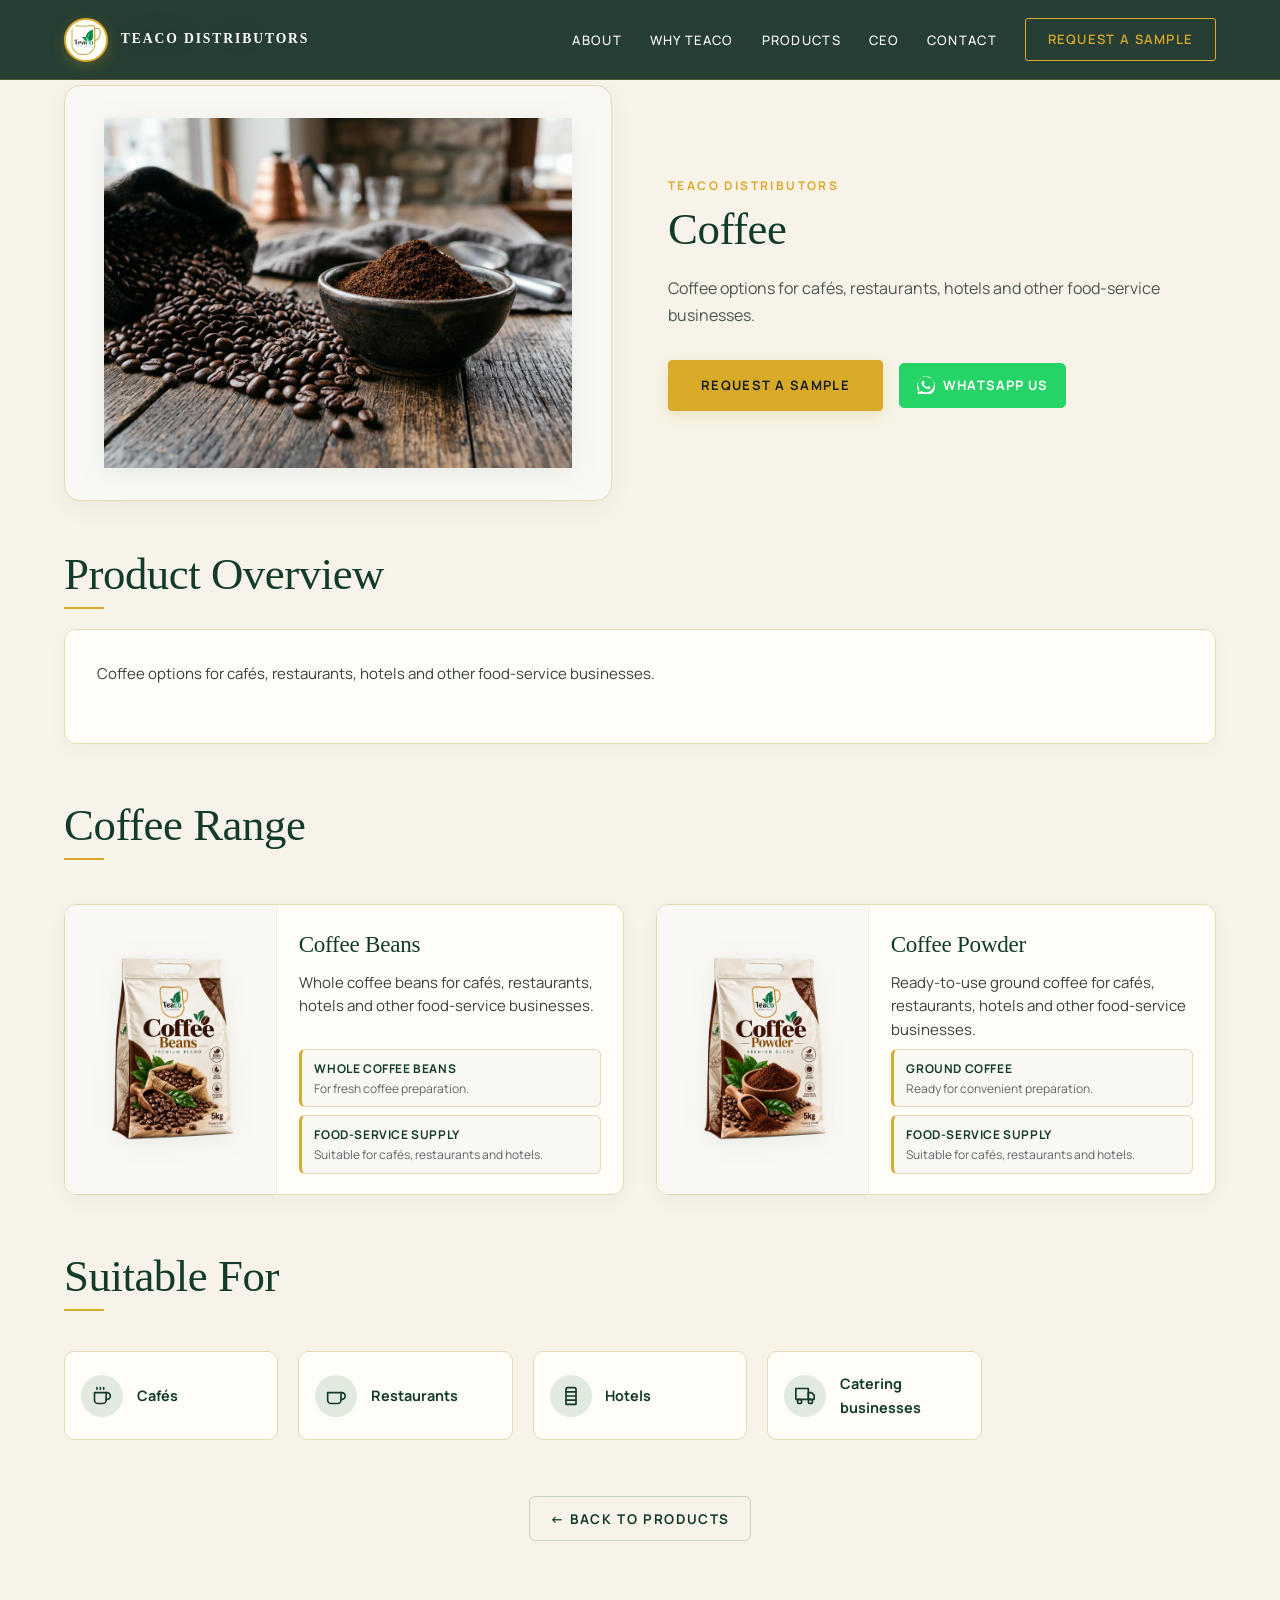
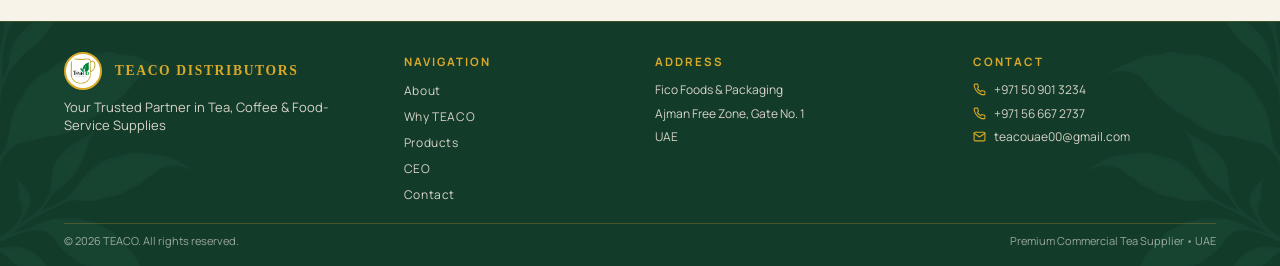
==== commit 1d0fc09f: "feat: add product detail pages, styling, JavaScript logic, and media assets" ====
--- a/products/coffee/index.html
+++ b/products/coffee/index.html
@@ -102,7 +102,7 @@
           <!-- Sub-Product 1: COFFEE BEANS -->
           <article class="sub-product-card">
             <div class="sub-product-img-box">
-              <img src="../../Assets/Products/coffee-beans.jpg" alt="Coffee Beans" class="sub-product-img">
+              <img src="../../Assets/Products/coffee-beans.png" alt="Coffee Beans" class="sub-product-img">
             </div>
             <div class="sub-product-content">
               <h3 class="sub-product-title">Coffee Beans</h3>
@@ -126,7 +126,7 @@
           <!-- Sub-Product 2: COFFEE POWDER -->
           <article class="sub-product-card">
             <div class="sub-product-img-box">
-              <img src="../../Assets/Products/coffee-powder.jpg" alt="Coffee Powder" class="sub-product-img">
+              <img src="../../Assets/Products/coffee-powder.png" alt="Coffee Powder" class="sub-product-img">
             </div>
             <div class="sub-product-content">
               <h3 class="sub-product-title">Coffee Powder</h3>
@@ -240,7 +240,7 @@
             </p>
             <p>
               <svg width="13" height="13" viewBox="0 0 24 24" fill="none" stroke="#D9A928" stroke-width="2" stroke-linecap="round" stroke-linejoin="round" aria-hidden="true"><path d="M4 4h16c1.1 0 2 .9 2 2v12c0 1.1-.9 2-2 2H4c-1.1 0-2-.9-2-2V6c0-1.1.9-2 2-2z"></path><polyline points="22,6 12,13 2,6"></polyline></svg>
-              <a href="mailto:ajmalacm@gmail.com">ajmalacm@gmail.com</a>
+              <a href="mailto:teacouae00@gmail.com">teacouae00@gmail.com</a>
             </p>
           </div>
         </div>
--- a/css/style.css
+++ b/css/style.css
@@ -1586,7 +1586,8 @@
   border-radius: 12px;
   overflow: hidden;
   display: flex;
-  flex-direction: column;
+  flex-direction: row;
+  align-items: stretch;
   box-shadow: 0 6px 20px rgba(18, 59, 42, 0.04);
   transition: var(--transition-smooth);
 }
@@ -1598,37 +1599,42 @@
 }
 
 .sub-product-img-box {
-  width: 100%;
-  height: 190px;
+  width: 38%;
+  flex: 0 0 38%;
+  height: auto;
+  min-height: 100%;
   background-color: #FAF8F5;
   display: flex;
   align-items: center;
   justify-content: center;
-  padding: 0.5rem 0.75rem;
+  padding: 1.25rem 1rem;
   overflow: hidden;
-  border-bottom: 1px solid rgba(230, 217, 182, 0.35);
+  border-right: 1px solid rgba(230, 217, 182, 0.35);
+  border-bottom: none;
 }
 
 .sub-product-img {
-  max-height: 175px;
-  max-width: 92%;
+  max-height: 220px;
+  max-width: 90%;
   width: auto;
   height: auto;
   object-fit: contain;
   transition: var(--transition-smooth);
-  filter: drop-shadow(0 4px 10px rgba(18, 59, 42, 0.08));
+  filter: drop-shadow(0 4px 12px rgba(18, 59, 42, 0.08));
 }
 
 .sub-product-card:hover .sub-product-img {
-  transform: scale(1.04);
-  filter: drop-shadow(0 8px 16px rgba(18, 59, 42, 0.12));
+  transform: scale(1.05);
+  filter: drop-shadow(0 8px 18px rgba(18, 59, 42, 0.14));
 }
 
 .sub-product-content {
+  width: 62%;
+  flex: 1 1 62%;
   padding: 1.25rem 1.35rem;
   display: flex;
   flex-direction: column;
-  flex-grow: 1;
+  justify-content: center;
 }
 
 .sub-product-title {
@@ -1838,9 +1844,28 @@
   }
   .sub-products-grid {
     grid-template-columns: 1fr;
+    gap: 1.5rem;
+  }
+  .sub-product-card {
+    flex-direction: column;
   }
   .sub-product-img-box {
-    height: 170px;
+    width: 100%;
+    flex: 0 0 auto;
+    height: 220px;
+    min-height: 220px;
+    border-right: none;
+    border-bottom: 1px solid rgba(230, 217, 182, 0.35);
+    padding: 1.25rem 1rem;
+  }
+  .sub-product-img {
+    max-height: 190px;
+    max-width: 90%;
+  }
+  .sub-product-content {
+    width: 100%;
+    flex: 1 1 auto;
+    padding: 1.25rem 1.15rem;
   }
   .product-highlights-grid {
     grid-template-columns: 1fr;
@@ -1848,6 +1873,54 @@
   }
   .sample-request-cta-box, .product-bottom-cta-section {
     padding: 2rem 1.25rem;
+  }
+}
+
+@media (max-width: 1100px) and (min-width: 769px) {
+  .sub-products-grid {
+    gap: 1.15rem;
+  }
+  .sub-product-img-box {
+    width: 36%;
+    flex: 0 0 36%;
+    padding: 1rem 0.6rem;
+  }
+  .sub-product-content {
+    width: 64%;
+    flex: 1 1 64%;
+    padding: 1rem 0.9rem;
+  }
+  .sub-product-title {
+    font-size: 1.3rem;
+    margin-bottom: 0.3rem;
+  }
+  .sub-product-desc {
+    font-size: 0.85rem;
+    line-height: 1.4;
+    margin-bottom: 0.5rem;
+  }
+  .sub-highlight-card {
+    padding: 0.4rem 0.6rem;
+  }
+  .sub-highlight-title {
+    font-size: 0.78rem;
+  }
+  .sub-highlight-desc {
+    font-size: 0.72rem;
+  }
+}
+
+@media (max-width: 480px) {
+  .sub-product-img-box {
+    height: 190px;
+    min-height: 190px;
+    padding: 0.85rem;
+  }
+  .sub-product-img {
+    max-height: 165px;
+  }
+  .sub-product-content {
+    padding: 1rem 0.85rem;
   }
 }
 
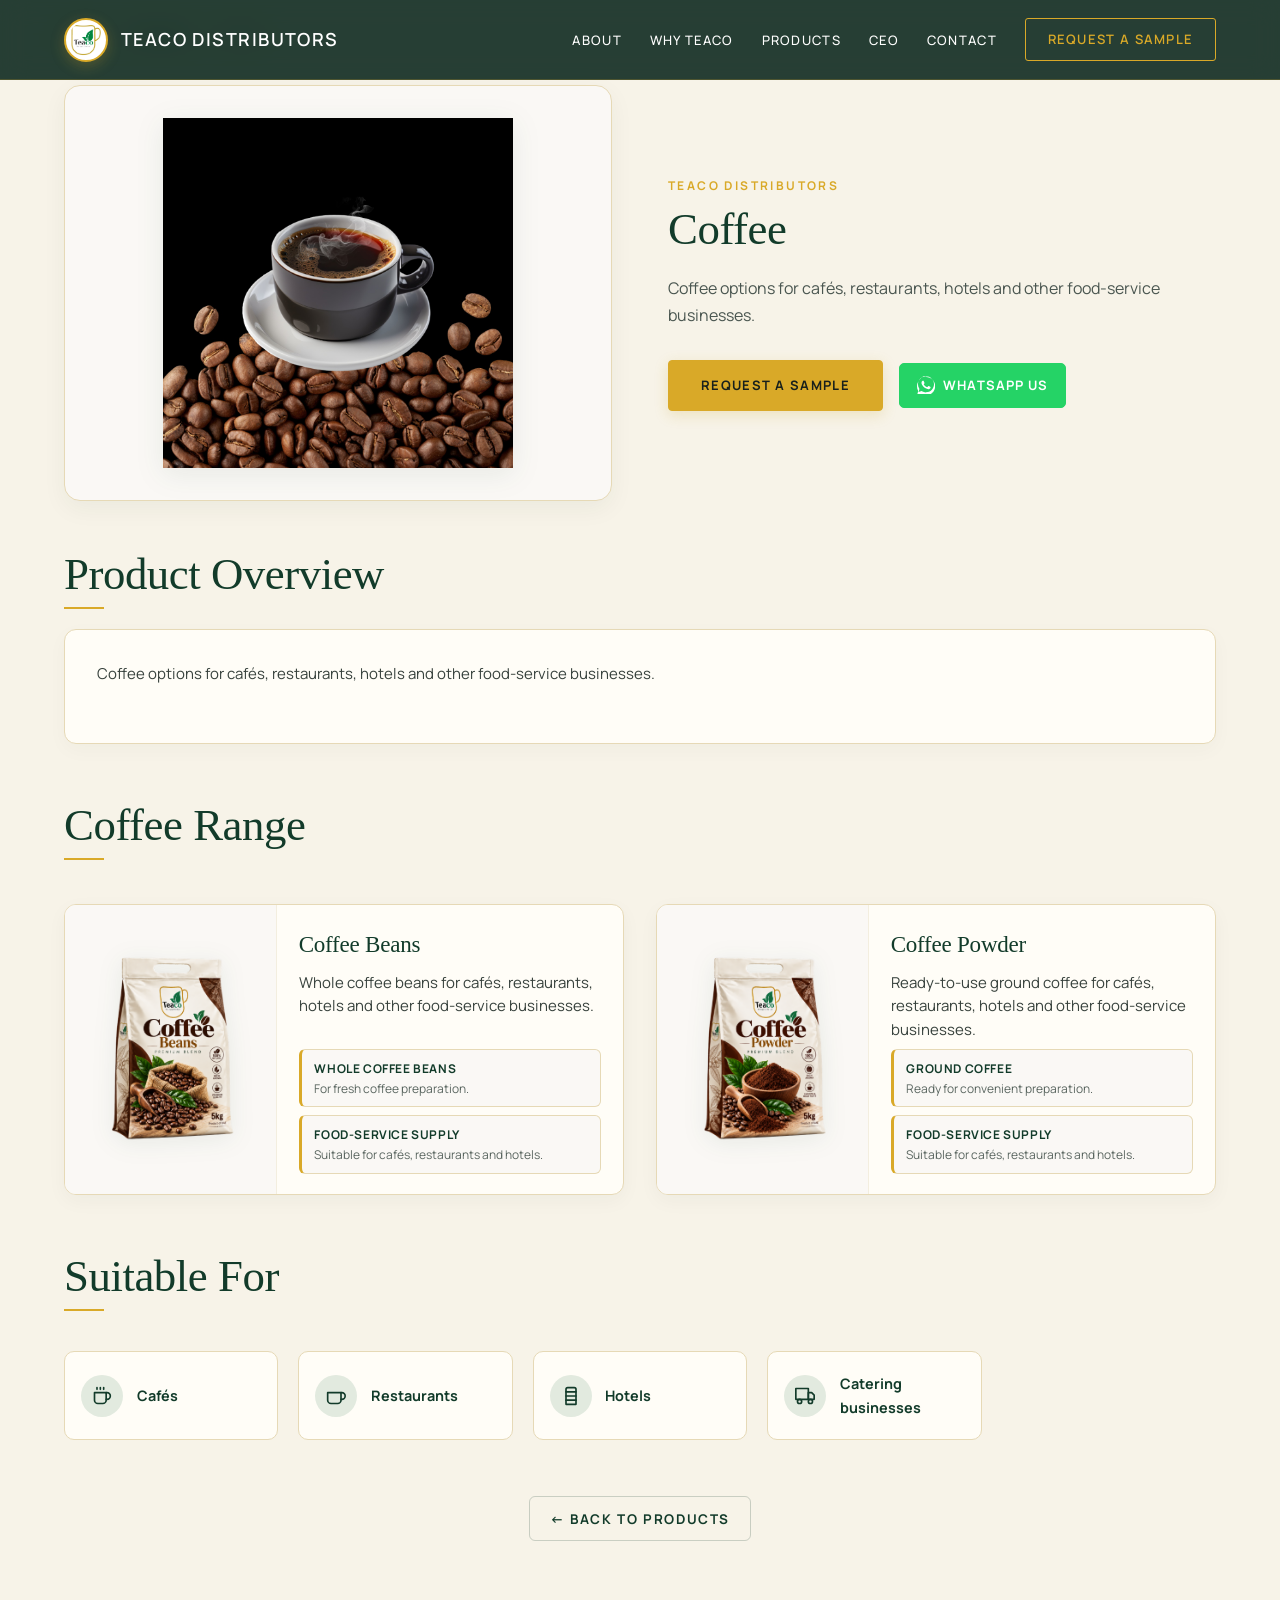
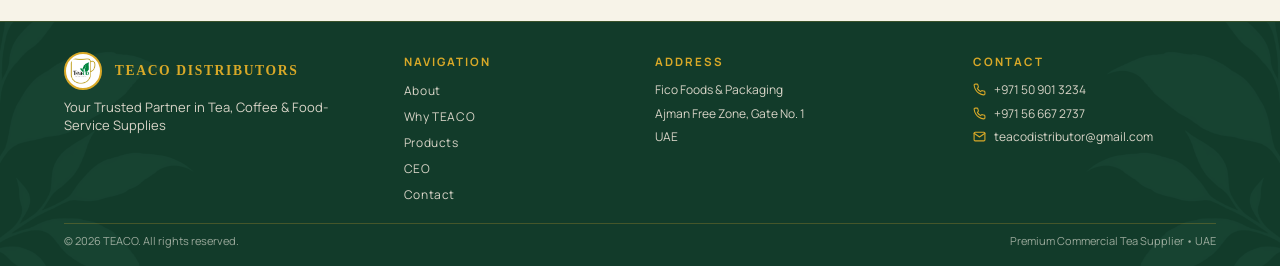
==== commit 79ddb0e0: "feat: add Teaco B2B website source files, styles, pages, and assets" ====
--- a/products/coffee/index.html
+++ b/products/coffee/index.html
@@ -240,7 +240,7 @@
             </p>
             <p>
               <svg width="13" height="13" viewBox="0 0 24 24" fill="none" stroke="#D9A928" stroke-width="2" stroke-linecap="round" stroke-linejoin="round" aria-hidden="true"><path d="M4 4h16c1.1 0 2 .9 2 2v12c0 1.1-.9 2-2 2H4c-1.1 0-2-.9-2-2V6c0-1.1.9-2 2-2z"></path><polyline points="22,6 12,13 2,6"></polyline></svg>
-              <a href="mailto:teacouae00@gmail.com">teacouae00@gmail.com</a>
+              <a href="mailto:teacodistributor@gmail.com">teacodistributor@gmail.com</a>
             </p>
           </div>
         </div>
--- a/css/style.css
+++ b/css/style.css
@@ -353,10 +353,10 @@
 }
 
 .brand-logo-text {
-  font-family: var(--font-ramillas);
-  font-size: clamp(0.85rem, 1vw, 1.05rem);
+  font-family: var(--font-manrope);
+  font-size: clamp(1.125rem, 1.4vw, 1.375rem);
   font-weight: 600;
-  letter-spacing: 0.14em;
+  letter-spacing: 0.08em;
   text-transform: uppercase;
   color: #FFFFFF;
   margin-left: 0.15rem;
@@ -2275,9 +2275,10 @@
 
 .ceo-quote-text {
   font-family: var(--font-ramillas);
-  font-size: clamp(1.125rem, 1.5vw, 1.35rem);
+  font-size: clamp(1.0625rem, 1.4vw, 1.25rem);
   font-weight: 400;
-  line-height: 1.55;
+  line-height: 1.65;
+  letter-spacing: 0.01em;
   color: #F7F3E8;
   font-style: italic;
   margin: 0;
@@ -3004,7 +3005,9 @@
   }
 
   .ceo-quote-text {
-    font-size: 1.35rem;
+    font-size: clamp(1rem, 3.8vw, 1.15rem);
+    font-weight: 400;
+    line-height: 1.6;
   }
   
   .about-bg-leaf-left {
@@ -3036,9 +3039,23 @@
     display: none;
   }
   
-  .why-bg-leaf-left, .why-bg-leaf-right {
-    opacity: 0.12;
-    width: 260px;
+  .why-bg-leaf-left {
+    opacity: 0.22;
+    width: 220px;
+    max-width: 55vw;
+    left: -40px;
+    top: 10%;
+    transform: none;
+  }
+
+  .why-bg-leaf-right {
+    opacity: 0.22;
+    width: 220px;
+    max-width: 55vw;
+    right: -40px;
+    top: auto;
+    bottom: 5%;
+    transform: scaleX(-1);
   }
   
   .product-media-side, .fico-placeholder-media {
@@ -3058,8 +3075,8 @@
   }
 
   .brand-logo-text {
-    font-size: clamp(0.8125rem, 3.5vw, 0.95rem);
-    letter-spacing: 0.14em;
+    font-size: clamp(0.95rem, 3.2vw, 1.125rem);
+    letter-spacing: 0.08em;
   }
 
   .brand-logo img {
@@ -3143,6 +3160,22 @@
     max-width: 280px;
   }
 
+  .why-bg-leaf-left {
+    width: 195px;
+    max-width: 50vw;
+    left: -35px;
+    top: 6%;
+    opacity: 0.20;
+  }
+
+  .why-bg-leaf-right {
+    width: 195px;
+    max-width: 50vw;
+    right: -35px;
+    bottom: 3%;
+    opacity: 0.20;
+  }
+
   .form-row {
     grid-template-columns: 1fr;
   }
@@ -3165,8 +3198,8 @@
 
 @media (max-width: 480px) {
   .brand-logo-text {
-    font-size: 0.8125rem;
-    letter-spacing: 0.12em;
+    font-size: 0.9375rem;
+    letter-spacing: 0.06em;
   }
 
   .brand-logo img {
